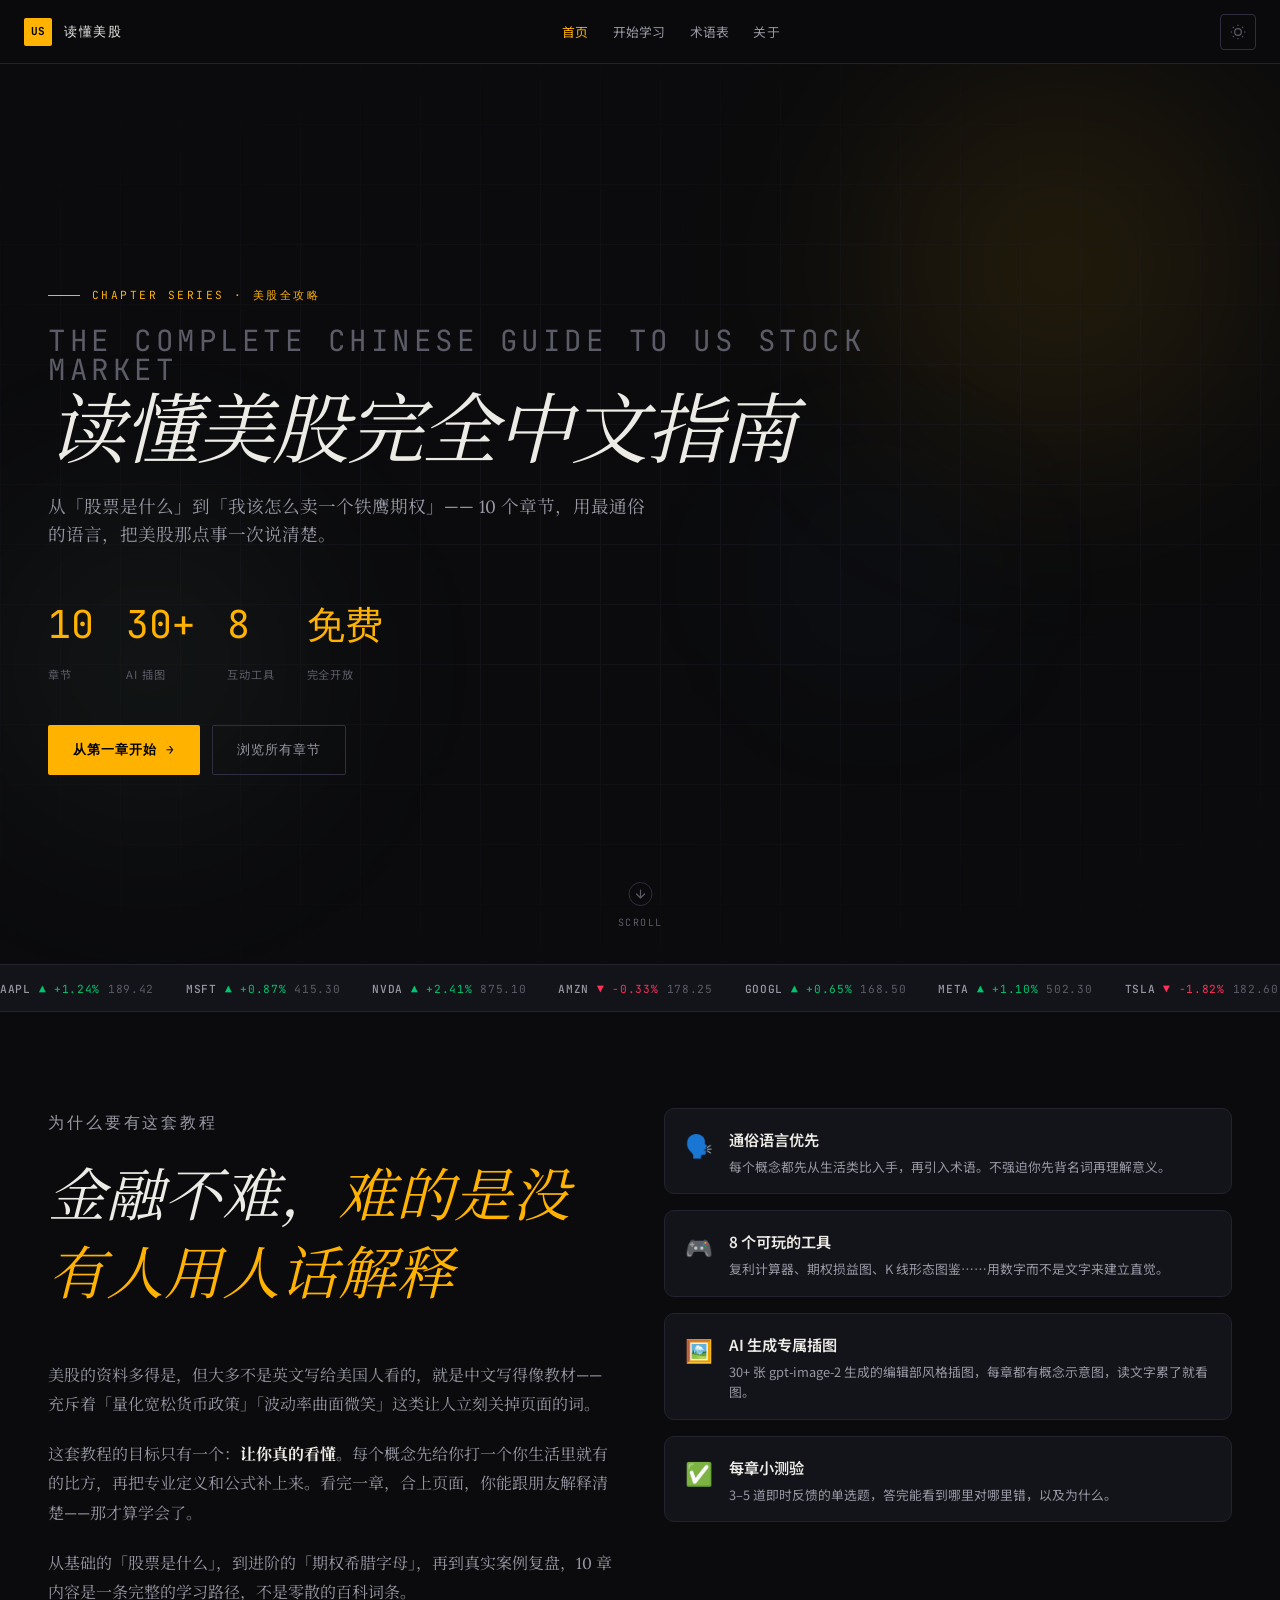
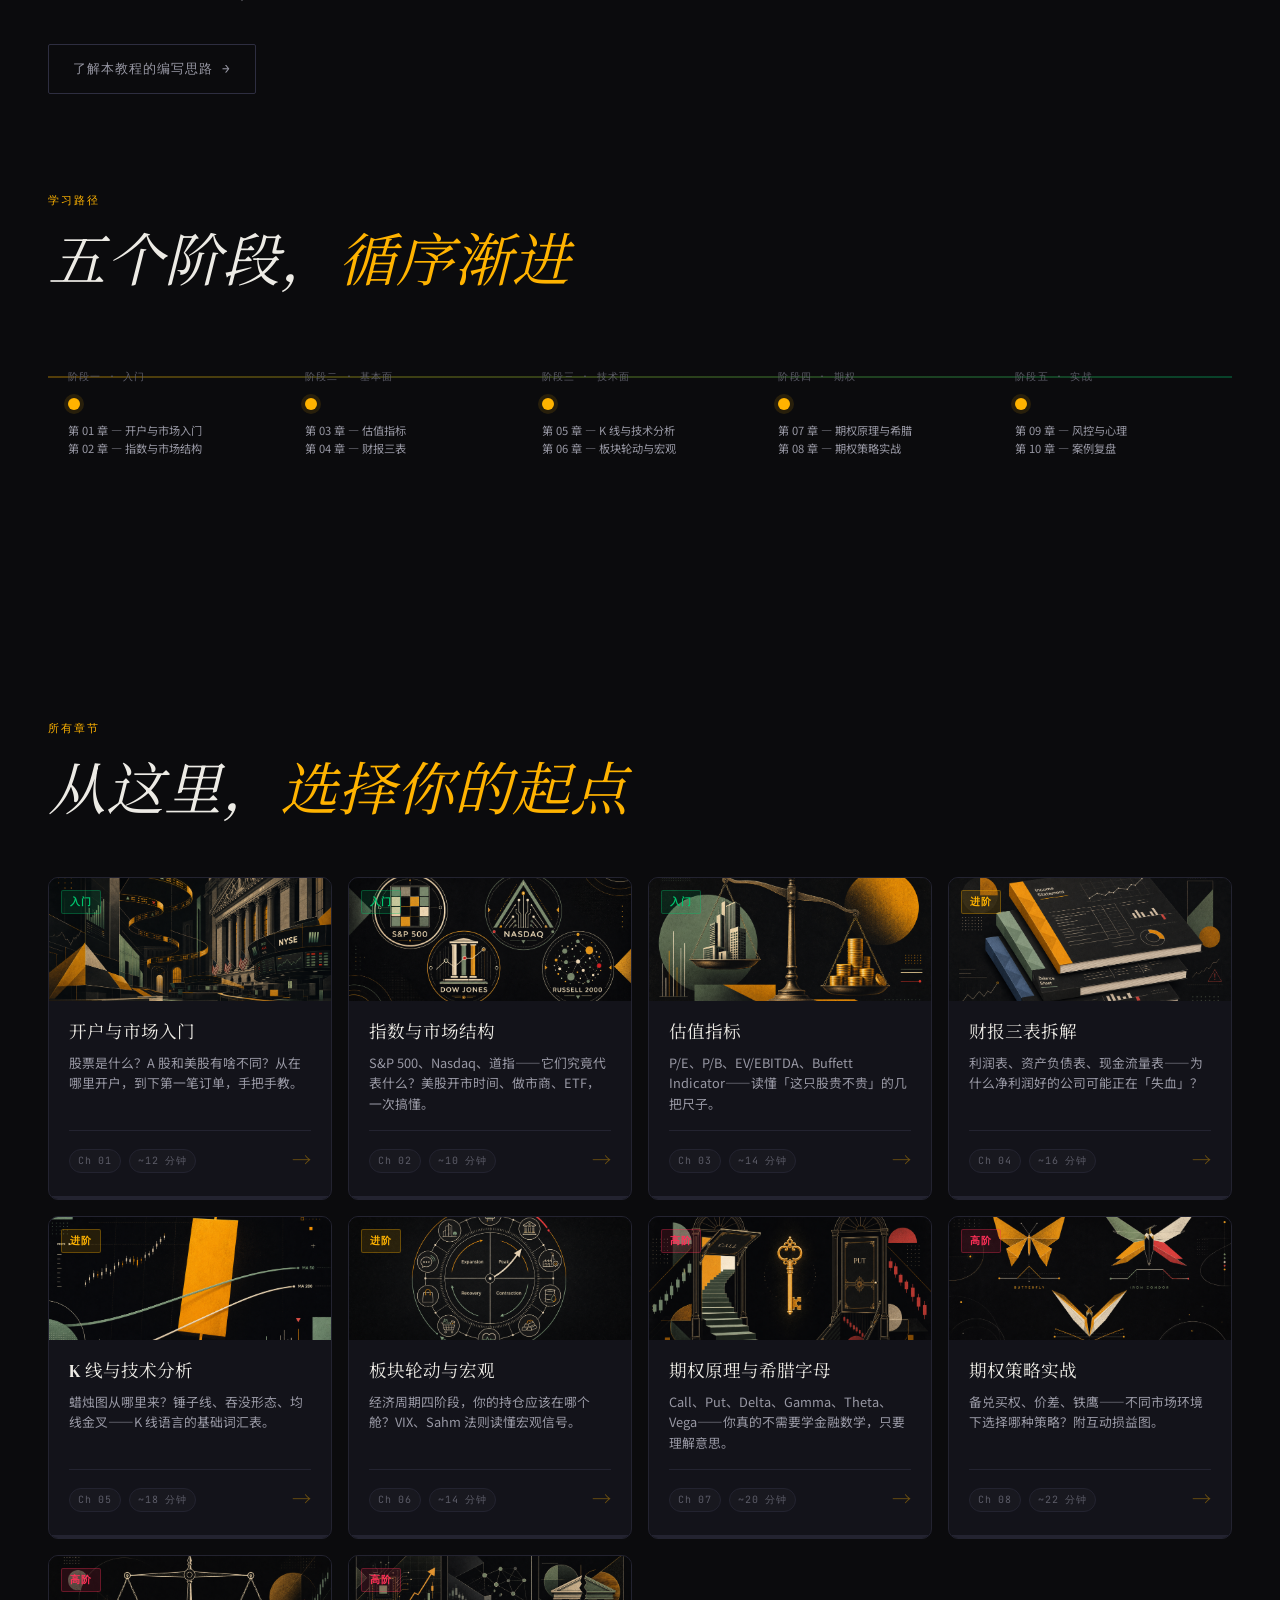
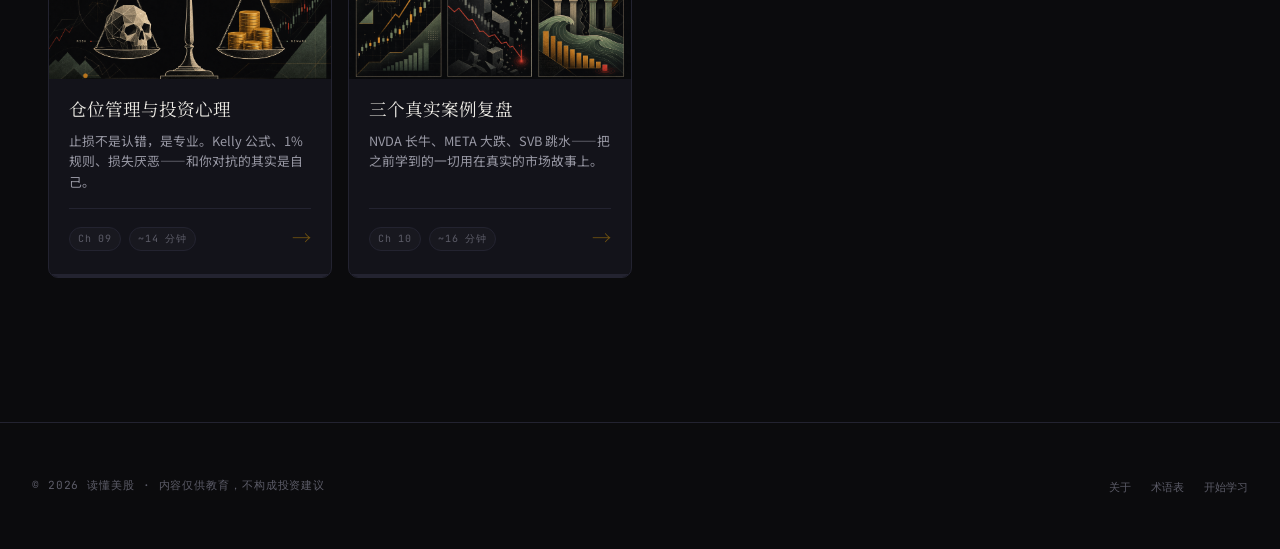
==== index.html @ 1b76b166 "Initial release: 读懂美股完全中文指南 10 chapters covering US stock market fundamentals to options strategies," ====
<!DOCTYPE html>
<html lang="zh-CN">
<head>
  <meta charset="UTF-8">
  <meta name="viewport" content="width=device-width, initial-scale=1.0">
  <meta name="description" content="美股从入门到期权的完整中文教程——10章内容，覆盖估值、财报、技术分析、期权策略、风险管理，通俗易懂，配有互动工具。">
  <meta name="base-url" content="./">
  <title>读懂美股完全中文指南</title>
  <!-- OG -->
  <meta property="og:title" content="读懂美股完全中文指南">
  <meta property="og:description" content="从「股票是什么」到「我能不能卖个铁鹰」——10章通俗美股教程，含8个互动工具。">
  <meta property="og:type" content="website">
  <meta property="og:image" content="assets/images/ch01-hero.png">
  <meta name="twitter:card" content="summary_large_image">
  <!-- Favicon -->
  <link rel="icon" type="image/svg+xml" href="assets/images/favicon.svg">

  <!-- Google Fonts -->
  <link rel="preconnect" href="https://fonts.googleapis.com">
  <link rel="preconnect" href="https://fonts.gstatic.com" crossorigin>
  <link href="https://fonts.googleapis.com/css2?family=DM+Serif+Display:ital@0;1&family=Lora:ital,wght@0,400;0,600;0,700;1,400&family=JetBrains+Mono:wght@400;500&family=Noto+Serif+SC:wght@400;600&family=Noto+Sans+SC:wght@400;500&display=swap" rel="stylesheet">

  <!-- Theme init (prevent FOUC) -->
  <script>
    (function(){
      var t = localStorage.getItem('usstock-theme') || 'dark';
      document.documentElement.setAttribute('data-theme', t === 'paper' ? 'paper' : '');
    })();
  </script>

  <link rel="stylesheet" href="assets/css/reset.css">
  <link rel="stylesheet" href="assets/css/tokens.css">
  <link rel="stylesheet" href="assets/css/typography.css">
  <link rel="stylesheet" href="assets/css/layout.css">
  <link rel="stylesheet" href="assets/css/components.css">
  <link rel="stylesheet" href="assets/css/animations.css">

  <style>
    /* ── Index-specific styles ── */
    .ticker-bar {
      overflow: hidden;
      border-top: 1px solid var(--rule);
      border-bottom: 1px solid var(--rule);
      padding: var(--sp-2) 0;
      background: var(--bg-panel);
      white-space: nowrap;
    }
    .ticker-inner { display: inline-flex; gap: var(--sp-8); animation: ticker 40s linear infinite; }
    @keyframes ticker { from { transform: translateX(0); } to { transform: translateX(-50%); } }
    .ticker-item {
      display: inline-flex; align-items: center; gap: var(--sp-2);
      font-family: var(--font-mono); font-size: var(--ts-xs);
      letter-spacing: 0.06em; color: var(--ink-muted);
    }
    .ticker-item .sym { color: var(--ink-secondary); font-weight: 500; }
    .ticker-item .up { color: var(--green); }
    .ticker-item .down { color: var(--red); }

    /* Hero ambient bg */
    .hero-bg {
      position: absolute; inset: 0; pointer-events: none; overflow: hidden;
    }
    .hero-blob {
      position: absolute; border-radius: 50%; filter: blur(80px);
    }
    .blob-1 {
      width: 600px; height: 600px;
      background: radial-gradient(circle, rgba(255,179,0,0.12) 0%, transparent 70%);
      top: -100px; right: -80px;
      animation: ambientPulse1 18s ease-in-out infinite;
    }
    .blob-2 {
      width: 500px; height: 500px;
      background: radial-gradient(circle, rgba(139,188,160,0.08) 0%, transparent 70%);
      bottom: 50px; left: -100px;
      animation: ambientPulse2 24s ease-in-out infinite;
    }
    .blob-3 {
      width: 300px; height: 300px;
      background: radial-gradient(circle, rgba(74,158,230,0.06) 0%, transparent 70%);
      top: 40%; right: 20%;
      animation: ambientPulse2 20s 8s ease-in-out infinite;
    }

    /* Hero grid overlay */
    .hero-grid {
      position: absolute; inset: 0; pointer-events: none;
      background-image:
        linear-gradient(var(--rule) 1px, transparent 1px),
        linear-gradient(90deg, var(--rule) 1px, transparent 1px);
      background-size: 60px 60px;
      opacity: 0.3;
      mask-image: radial-gradient(ellipse 80% 60% at 50% 50%, #000 30%, transparent 100%);
    }

    /* Hero section */
    .site-hero {
      position: relative;
      min-height: 100vh;
      display: flex;
      flex-direction: column;
      justify-content: center;
      padding: var(--sp-24) var(--sp-12) var(--sp-16);
      overflow: hidden;
    }

    .hero-content { position: relative; z-index: 1; max-width: 900px; }

    .hero-super {
      font-family: var(--font-mono);
      font-size: var(--ts-xs);
      letter-spacing: 0.22em;
      text-transform: uppercase;
      color: var(--amber);
      margin-bottom: var(--sp-5);
      display: flex; align-items: center; gap: var(--sp-3);
    }
    .hero-super::before {
      content: '';
      display: block; width: 32px; height: 1px;
      background: var(--amber);
    }

    .hero-main-title {
      font-family: var(--font-display);
      font-size: var(--ts-hero);
      line-height: 1.0;
      letter-spacing: -0.03em;
      font-style: italic;
      color: var(--ink-primary);
      margin-bottom: var(--sp-6);
    }

    .hero-main-title .title-en {
      display: block;
      font-size: 0.38em;
      letter-spacing: 0.12em;
      font-style: normal;
      color: var(--ink-muted);
      font-family: var(--font-mono);
      text-transform: uppercase;
      margin-bottom: var(--sp-2);
      font-weight: 400;
    }

    .hero-sub {
      font-family: var(--font-serif);
      font-size: var(--ts-md);
      color: var(--ink-secondary);
      line-height: var(--leading-normal);
      max-width: 600px;
      margin-bottom: var(--sp-10);
    }

    .hero-stats {
      display: flex; gap: var(--sp-8); flex-wrap: wrap;
      margin-bottom: var(--sp-10);
    }

    .hero-stat { display: flex; flex-direction: column; gap: var(--sp-1); }
    .hero-stat-value {
      font-family: var(--font-mono);
      font-size: var(--ts-2xl);
      color: var(--amber);
    }
    .hero-stat-label {
      font-family: var(--font-sans);
      font-size: var(--ts-xs);
      color: var(--ink-muted);
      letter-spacing: 0.08em;
    }

    .hero-cta { display: flex; gap: var(--sp-3); flex-wrap: wrap; }

    /* Scroll indicator */
    .scroll-hint {
      position: absolute; bottom: var(--sp-8); left: 50%;
      transform: translateX(-50%);
      display: flex; flex-direction: column; align-items: center;
      gap: var(--sp-2);
      font-family: var(--font-mono);
      font-size: 10px;
      letter-spacing: 0.15em;
      text-transform: uppercase;
      color: var(--ink-muted);
      animation: fadeIn 1s 1.5s both;
    }

    .scroll-arrow {
      width: 24px; height: 24px;
      border: 1px solid var(--rule-mid);
      border-radius: 50%;
      display: flex; align-items: center; justify-content: center;
      animation: bounce 2s ease-in-out infinite;
    }

    @keyframes bounce {
      0%, 100% { transform: translateY(0); }
      50% { transform: translateY(6px); }
    }

    /* Section */
    .site-section {
      padding: var(--sp-24) var(--sp-12);
      max-width: var(--max-w);
      margin: 0 auto;
    }

    .section-header { margin-bottom: var(--sp-12); }
    .section-label {
      font-family: var(--font-mono);
      font-size: var(--ts-xs);
      letter-spacing: 0.18em;
      text-transform: uppercase;
      color: var(--amber);
      margin-bottom: var(--sp-3);
    }
    .section-heading {
      font-family: var(--font-display);
      font-size: var(--ts-3xl);
      line-height: var(--leading-snug);
      color: var(--ink-primary);
      font-style: italic;
    }
    .section-heading em {
      color: var(--amber);
      font-style: inherit;
    }

    /* Level badges */
    .level-badge {
      display: inline-block;
      font-family: var(--font-mono);
      font-size: 9px;
      letter-spacing: 0.1em;
      text-transform: uppercase;
      padding: 2px 7px;
      border-radius: var(--radius-full);
      font-weight: 500;
    }
    .level-beginner { background: var(--green-dim); color: var(--green); border: 1px solid rgba(0,196,110,0.3); }
    .level-intermediate { background: var(--amber-dim); color: var(--amber); border: 1px solid rgba(255,179,0,0.3); }
    .level-advanced { background: var(--red-dim); color: var(--red); border: 1px solid rgba(255,48,88,0.3); }

    /* Learning path */
    .learning-path {
      display: flex;
      gap: 0;
      margin: var(--sp-12) 0;
      position: relative;
    }
    .learning-path::before {
      content: '';
      position: absolute;
      left: 0; right: 0;
      top: 28px;
      height: 2px;
      background: linear-gradient(to right, var(--amber) 0%, var(--green) 100%);
      opacity: 0.3;
    }
    .path-group {
      flex: 1;
      padding: var(--sp-5);
      position: relative;
    }
    .path-group-label {
      font-family: var(--font-mono);
      font-size: 10px;
      letter-spacing: 0.12em;
      text-transform: uppercase;
      color: var(--ink-muted);
      margin-bottom: var(--sp-3);
    }
    .path-dot {
      width: 12px; height: 12px;
      border-radius: 50%;
      background: var(--amber);
      position: relative;
      margin-bottom: var(--sp-3);
      box-shadow: 0 0 0 4px var(--amber-dim);
    }
    .path-chapters {
      font-family: var(--font-sans);
      font-size: var(--ts-xs);
      color: var(--ink-secondary);
      line-height: 1.6;
    }

    /* Intro / about section */
    .intro-grid {
      display: grid;
      grid-template-columns: 1fr 1fr;
      gap: var(--sp-12);
      align-items: start;
    }

    .intro-text p {
      font-size: var(--ts-body);
      line-height: var(--leading-prose);
      color: var(--ink-secondary);
      margin-bottom: var(--sp-5);
    }

    .feature-list {
      display: flex;
      flex-direction: column;
      gap: var(--sp-4);
    }

    .feature-item {
      display: flex;
      gap: var(--sp-4);
      padding: var(--sp-4) var(--sp-5);
      background: var(--bg-panel);
      border: 1px solid var(--rule);
      border-radius: var(--radius-lg);
      transition: border-color var(--tr);
    }
    .feature-item:hover { border-color: var(--amber); }

    .feature-emoji { font-size: 1.4rem; flex-shrink: 0; }
    .feature-body {}
    .feature-title {
      font-family: var(--font-sans);
      font-size: var(--ts-base);
      font-weight: 600;
      color: var(--ink-primary);
      margin-bottom: var(--sp-1);
    }
    .feature-desc {
      font-family: var(--font-sans);
      font-size: var(--ts-sm);
      color: var(--ink-secondary);
      line-height: var(--leading-normal);
    }

    @media (max-width: 900px) {
      .site-hero { padding: var(--sp-16) var(--sp-5); }
      .site-section { padding: var(--sp-16) var(--sp-5); }
      .hero-stats { gap: var(--sp-5); }
      .intro-grid { grid-template-columns: 1fr; }
      .learning-path { flex-wrap: wrap; }
      .learning-path::before { display: none; }
    }
  </style>
</head>
<body>

  <!-- ── Nav ── -->
  <header class="site-nav">
    <div class="nav-inner">
      <a href="index.html" class="nav-logo">
        <span class="nav-logo-mark">US</span>
        读懂美股
      </a>
      <nav>
        <ul class="nav-links">
          <li><a href="index.html" class="active">首页</a></li>
          <li><a href="chapters/01-getting-started.html">开始学习</a></li>
          <li><a href="glossary.html">术语表</a></li>
          <li><a href="about.html">关于</a></li>
        </ul>
      </nav>
      <div class="nav-actions">
        <button class="theme-toggle" aria-label="切换主题">
          <svg viewBox="0 0 24 24" fill="none" stroke="currentColor" stroke-width="1.8" width="16" height="16">
            <circle cx="12" cy="12" r="5"/>
            <line x1="12" y1="1" x2="12" y2="3"/>
            <line x1="12" y1="21" x2="12" y2="23"/>
            <line x1="4.22" y1="4.22" x2="5.64" y2="5.64"/>
            <line x1="18.36" y1="18.36" x2="19.78" y2="19.78"/>
            <line x1="1" y1="12" x2="3" y2="12"/>
            <line x1="21" y1="12" x2="23" y2="12"/>
            <line x1="4.22" y1="19.78" x2="5.64" y2="18.36"/>
            <line x1="18.36" y1="5.64" x2="19.78" y2="4.22"/>
          </svg>
        </button>
      </div>
    </div>
  </header>

  <!-- ── Hero ── -->
  <section class="site-hero">
    <div class="hero-bg">
      <div class="hero-blob blob-1"></div>
      <div class="hero-blob blob-2"></div>
      <div class="hero-blob blob-3"></div>
      <div class="hero-grid"></div>
    </div>

    <div class="hero-content">
      <p class="hero-super hero-animate-1">Chapter Series · 美股全攻略</p>
      <h1 class="hero-main-title hero-animate-2">
        <span class="title-en">The Complete Chinese Guide to US Stock Market</span>
        读懂美股完全中文指南
      </h1>
      <p class="hero-sub hero-animate-3">
        从「股票是什么」到「我该怎么卖一个铁鹰期权」——
        10 个章节，用最通俗的语言，把美股那点事一次说清楚。
      </p>

      <div class="hero-stats hero-animate-4">
        <div class="hero-stat">
          <span class="hero-stat-value">10</span>
          <span class="hero-stat-label">章节</span>
        </div>
        <div class="hero-stat">
          <span class="hero-stat-value">30+</span>
          <span class="hero-stat-label">AI 插图</span>
        </div>
        <div class="hero-stat">
          <span class="hero-stat-value">8</span>
          <span class="hero-stat-label">互动工具</span>
        </div>
        <div class="hero-stat">
          <span class="hero-stat-value">免费</span>
          <span class="hero-stat-label">完全开放</span>
        </div>
      </div>

      <div class="hero-cta hero-animate-5">
        <a href="chapters/01-getting-started.html" class="btn btn-primary">
          从第一章开始 →
        </a>
        <a href="#chapters" class="btn btn-ghost">
          浏览所有章节
        </a>
      </div>
    </div>

    <div class="scroll-hint">
      <div class="scroll-arrow">
        <svg width="10" height="10" viewBox="0 0 10 10" fill="none">
          <path d="M5 1v8M1 5l4 4 4-4" stroke="currentColor" stroke-width="1.2" stroke-linecap="round"/>
        </svg>
      </div>
      Scroll
    </div>
  </section>

  <!-- ── Ticker ── -->
  <div class="ticker-bar">
    <div class="ticker-inner">
      <!-- First set -->
      <span class="ticker-item"><span class="sym">AAPL</span> <span class="up">▲ +1.24%</span> 189.42</span>
      <span class="ticker-item"><span class="sym">MSFT</span> <span class="up">▲ +0.87%</span> 415.30</span>
      <span class="ticker-item"><span class="sym">NVDA</span> <span class="up">▲ +2.41%</span> 875.10</span>
      <span class="ticker-item"><span class="sym">AMZN</span> <span class="down">▼ -0.33%</span> 178.25</span>
      <span class="ticker-item"><span class="sym">GOOGL</span> <span class="up">▲ +0.65%</span> 168.50</span>
      <span class="ticker-item"><span class="sym">META</span> <span class="up">▲ +1.10%</span> 502.30</span>
      <span class="ticker-item"><span class="sym">TSLA</span> <span class="down">▼ -1.82%</span> 182.60</span>
      <span class="ticker-item"><span class="sym">BRK.B</span> <span class="up">▲ +0.20%</span> 412.00</span>
      <span class="ticker-item"><span class="sym">JPM</span> <span class="up">▲ +0.45%</span> 196.80</span>
      <span class="ticker-item"><span class="sym">SPY</span> <span class="up">▲ +0.55%</span> 519.40</span>
      <span class="ticker-item"><span class="sym">QQQ</span> <span class="up">▲ +0.72%</span> 440.10</span>
      <span class="ticker-item"><span class="sym">VIX</span> <span class="down">▼ -3.10%</span> 14.82</span>
      <!-- Mirror (for seamless loop) -->
      <span class="ticker-item"><span class="sym">AAPL</span> <span class="up">▲ +1.24%</span> 189.42</span>
      <span class="ticker-item"><span class="sym">MSFT</span> <span class="up">▲ +0.87%</span> 415.30</span>
      <span class="ticker-item"><span class="sym">NVDA</span> <span class="up">▲ +2.41%</span> 875.10</span>
      <span class="ticker-item"><span class="sym">AMZN</span> <span class="down">▼ -0.33%</span> 178.25</span>
      <span class="ticker-item"><span class="sym">GOOGL</span> <span class="up">▲ +0.65%</span> 168.50</span>
      <span class="ticker-item"><span class="sym">META</span> <span class="up">▲ +1.10%</span> 502.30</span>
      <span class="ticker-item"><span class="sym">TSLA</span> <span class="down">▼ -1.82%</span> 182.60</span>
      <span class="ticker-item"><span class="sym">BRK.B</span> <span class="up">▲ +0.20%</span> 412.00</span>
      <span class="ticker-item"><span class="sym">JPM</span> <span class="up">▲ +0.45%</span> 196.80</span>
      <span class="ticker-item"><span class="sym">SPY</span> <span class="up">▲ +0.55%</span> 519.40</span>
      <span class="ticker-item"><span class="sym">QQQ</span> <span class="up">▲ +0.72%</span> 440.10</span>
      <span class="ticker-item"><span class="sym">VIX</span> <span class="down">▼ -3.10%</span> 14.82</span>
    </div>
  </div>

  <!-- ── Intro ── -->
  <section class="site-section">
    <div class="intro-grid">
      <div class="intro-text">
        <div class="section-header">
          <p class="section-label">为什么要有这套教程</p>
          <h2 class="section-heading">金融不难，<em>难的是没有人用人话解释</em></h2>
        </div>
        <p>美股的资料多得是，但大多不是英文写给美国人看的，就是中文写得像教材——充斥着「量化宽松货币政策」「波动率曲面微笑」这类让人立刻关掉页面的词。</p>
        <p>这套教程的目标只有一个：<strong>让你真的看懂</strong>。每个概念先给你打一个你生活里就有的比方，再把专业定义和公式补上来。看完一章，合上页面，你能跟朋友解释清楚——那才算学会了。</p>
        <p>从基础的「股票是什么」，到进阶的「期权希腊字母」，再到真实案例复盘，10 章内容是一条完整的学习路径，不是零散的百科词条。</p>
        <a href="about.html" class="btn btn-ghost" style="margin-top: var(--sp-4);">了解本教程的编写思路 →</a>
      </div>

      <div class="feature-list">
        <div class="feature-item reveal">
          <span class="feature-emoji">🗣️</span>
          <div class="feature-body">
            <div class="feature-title">通俗语言优先</div>
            <div class="feature-desc">每个概念都先从生活类比入手，再引入术语。不强迫你先背名词再理解意义。</div>
          </div>
        </div>
        <div class="feature-item reveal reveal-delay-1">
          <span class="feature-emoji">🎮</span>
          <div class="feature-body">
            <div class="feature-title">8 个可玩的工具</div>
            <div class="feature-desc">复利计算器、期权损益图、K 线形态图鉴……用数字而不是文字来建立直觉。</div>
          </div>
        </div>
        <div class="feature-item reveal reveal-delay-2">
          <span class="feature-emoji">🖼️</span>
          <div class="feature-body">
            <div class="feature-title">AI 生成专属插图</div>
            <div class="feature-desc">30+ 张 gpt-image-2 生成的编辑部风格插图，每章都有概念示意图，读文字累了就看图。</div>
          </div>
        </div>
        <div class="feature-item reveal reveal-delay-3">
          <span class="feature-emoji">✅</span>
          <div class="feature-body">
            <div class="feature-title">每章小测验</div>
            <div class="feature-desc">3–5 道即时反馈的单选题，答完能看到哪里对哪里错，以及为什么。</div>
          </div>
        </div>
      </div>
    </div>
  </section>

  <!-- ── Learning Path ── -->
  <section class="site-section" style="padding-top: 0;">
    <div class="section-header">
      <p class="section-label">学习路径</p>
      <h2 class="section-heading">五个阶段，<em>循序渐进</em></h2>
    </div>
    <div class="learning-path stagger-children">
      <div class="path-group">
        <p class="path-group-label">阶段一 · 入门</p>
        <div class="path-dot"></div>
        <div class="path-chapters">
          第 01 章 — 开户与市场入门<br>
          第 02 章 — 指数与市场结构
        </div>
      </div>
      <div class="path-group">
        <p class="path-group-label">阶段二 · 基本面</p>
        <div class="path-dot"></div>
        <div class="path-chapters">
          第 03 章 — 估值指标<br>
          第 04 章 — 财报三表
        </div>
      </div>
      <div class="path-group">
        <p class="path-group-label">阶段三 · 技术面</p>
        <div class="path-dot"></div>
        <div class="path-chapters">
          第 05 章 — K 线与技术分析<br>
          第 06 章 — 板块轮动与宏观
        </div>
      </div>
      <div class="path-group">
        <p class="path-group-label">阶段四 · 期权</p>
        <div class="path-dot"></div>
        <div class="path-chapters">
          第 07 章 — 期权原理与希腊<br>
          第 08 章 — 期权策略实战
        </div>
      </div>
      <div class="path-group">
        <p class="path-group-label">阶段五 · 实战</p>
        <div class="path-dot"></div>
        <div class="path-chapters">
          第 09 章 — 风控与心理<br>
          第 10 章 — 案例复盘
        </div>
      </div>
    </div>
  </section>

  <!-- ── Chapters ── -->
  <section class="site-section" id="chapters">
    <div class="section-header">
      <p class="section-label">所有章节</p>
      <h2 class="section-heading">从这里，<em>选择你的起点</em></h2>
    </div>

    <div class="chapters-grid stagger-children">

      <!-- Ch01 -->
      <a href="chapters/01-getting-started.html" class="chapter-card">
        <div class="card-thumb">
          <img src="assets/images/ch01-hero.png" alt="" loading="lazy" onerror="this.style.display='none'">
          <div class="card-thumb-placeholder">🏛️</div>
          <span class="card-badge level-beginner">入门</span>
        </div>
        <div class="card-body">
          <h3 class="card-title">开户与市场入门</h3>
          <p class="card-desc">股票是什么？A 股和美股有啥不同？从在哪里开户，到下第一笔订单，手把手教。</p>
          <div class="card-footer">
            <div class="card-tags">
              <span class="card-tag">Ch 01</span>
              <span class="card-tag">~12 分钟</span>
            </div>
            <span class="card-arrow">→</span>
          </div>
        </div>
        <div class="card-progress"><div class="card-progress-fill" style="width:0%"></div></div>
      </a>

      <!-- Ch02 -->
      <a href="chapters/02-market-structure.html" class="chapter-card">
        <div class="card-thumb">
          <img src="assets/images/ch02-hero.png" alt="" loading="lazy" onerror="this.style.display='none'">
          <div class="card-thumb-placeholder">📊</div>
          <span class="card-badge level-beginner">入门</span>
        </div>
        <div class="card-body">
          <h3 class="card-title">指数与市场结构</h3>
          <p class="card-desc">S&P 500、Nasdaq、道指——它们究竟代表什么？美股开市时间、做市商、ETF，一次搞懂。</p>
          <div class="card-footer">
            <div class="card-tags">
              <span class="card-tag">Ch 02</span>
              <span class="card-tag">~10 分钟</span>
            </div>
            <span class="card-arrow">→</span>
          </div>
        </div>
        <div class="card-progress"><div class="card-progress-fill" style="width:0%"></div></div>
      </a>

      <!-- Ch03 -->
      <a href="chapters/03-valuation.html" class="chapter-card">
        <div class="card-thumb">
          <img src="assets/images/ch03-hero.png" alt="" loading="lazy" onerror="this.style.display='none'">
          <div class="card-thumb-placeholder">⚖️</div>
          <span class="card-badge level-beginner">入门</span>
        </div>
        <div class="card-body">
          <h3 class="card-title">估值指标</h3>
          <p class="card-desc">P/E、P/B、EV/EBITDA、Buffett Indicator——读懂「这只股贵不贵」的几把尺子。</p>
          <div class="card-footer">
            <div class="card-tags">
              <span class="card-tag">Ch 03</span>
              <span class="card-tag">~14 分钟</span>
            </div>
            <span class="card-arrow">→</span>
          </div>
        </div>
        <div class="card-progress"><div class="card-progress-fill" style="width:0%"></div></div>
      </a>

      <!-- Ch04 -->
      <a href="chapters/04-financials.html" class="chapter-card">
        <div class="card-thumb">
          <img src="assets/images/ch04-hero.png" alt="" loading="lazy" onerror="this.style.display='none'">
          <div class="card-thumb-placeholder">📋</div>
          <span class="card-badge level-intermediate">进阶</span>
        </div>
        <div class="card-body">
          <h3 class="card-title">财报三表拆解</h3>
          <p class="card-desc">利润表、资产负债表、现金流量表——为什么净利润好的公司可能正在「失血」？</p>
          <div class="card-footer">
            <div class="card-tags">
              <span class="card-tag">Ch 04</span>
              <span class="card-tag">~16 分钟</span>
            </div>
            <span class="card-arrow">→</span>
          </div>
        </div>
        <div class="card-progress"><div class="card-progress-fill" style="width:0%"></div></div>
      </a>

      <!-- Ch05 -->
      <a href="chapters/05-technical.html" class="chapter-card">
        <div class="card-thumb">
          <img src="assets/images/ch05-hero.png" alt="" loading="lazy" onerror="this.style.display='none'">
          <div class="card-thumb-placeholder">📈</div>
          <span class="card-badge level-intermediate">进阶</span>
        </div>
        <div class="card-body">
          <h3 class="card-title">K 线与技术分析</h3>
          <p class="card-desc">蜡烛图从哪里来？锤子线、吞没形态、均线金叉——K 线语言的基础词汇表。</p>
          <div class="card-footer">
            <div class="card-tags">
              <span class="card-tag">Ch 05</span>
              <span class="card-tag">~18 分钟</span>
            </div>
            <span class="card-arrow">→</span>
          </div>
        </div>
        <div class="card-progress"><div class="card-progress-fill" style="width:0%"></div></div>
      </a>

      <!-- Ch06 -->
      <a href="chapters/06-sectors-macro.html" class="chapter-card">
        <div class="card-thumb">
          <img src="assets/images/ch06-hero.png" alt="" loading="lazy" onerror="this.style.display='none'">
          <div class="card-thumb-placeholder">🔄</div>
          <span class="card-badge level-intermediate">进阶</span>
        </div>
        <div class="card-body">
          <h3 class="card-title">板块轮动与宏观</h3>
          <p class="card-desc">经济周期四阶段，你的持仓应该在哪个舱？VIX、Sahm 法则读懂宏观信号。</p>
          <div class="card-footer">
            <div class="card-tags">
              <span class="card-tag">Ch 06</span>
              <span class="card-tag">~14 分钟</span>
            </div>
            <span class="card-arrow">→</span>
          </div>
        </div>
        <div class="card-progress"><div class="card-progress-fill" style="width:0%"></div></div>
      </a>

      <!-- Ch07 -->
      <a href="chapters/07-options-basics.html" class="chapter-card">
        <div class="card-thumb">
          <img src="assets/images/ch07-hero.png" alt="" loading="lazy" onerror="this.style.display='none'">
          <div class="card-thumb-placeholder">🔑</div>
          <span class="card-badge level-advanced">高阶</span>
        </div>
        <div class="card-body">
          <h3 class="card-title">期权原理与希腊字母</h3>
          <p class="card-desc">Call、Put、Delta、Gamma、Theta、Vega——你真的不需要学金融数学，只要理解意思。</p>
          <div class="card-footer">
            <div class="card-tags">
              <span class="card-tag">Ch 07</span>
              <span class="card-tag">~20 分钟</span>
            </div>
            <span class="card-arrow">→</span>
          </div>
        </div>
        <div class="card-progress"><div class="card-progress-fill" style="width:0%"></div></div>
      </a>

      <!-- Ch08 -->
      <a href="chapters/08-options-strategies.html" class="chapter-card">
        <div class="card-thumb">
          <img src="assets/images/ch08-hero.png" alt="" loading="lazy" onerror="this.style.display='none'">
          <div class="card-thumb-placeholder">♟️</div>
          <span class="card-badge level-advanced">高阶</span>
        </div>
        <div class="card-body">
          <h3 class="card-title">期权策略实战</h3>
          <p class="card-desc">备兑买权、价差、铁鹰——不同市场环境下选择哪种策略？附互动损益图。</p>
          <div class="card-footer">
            <div class="card-tags">
              <span class="card-tag">Ch 08</span>
              <span class="card-tag">~22 分钟</span>
            </div>
            <span class="card-arrow">→</span>
          </div>
        </div>
        <div class="card-progress"><div class="card-progress-fill" style="width:0%"></div></div>
      </a>

      <!-- Ch09 -->
      <a href="chapters/09-risk-psychology.html" class="chapter-card">
        <div class="card-thumb">
          <img src="assets/images/ch09-hero.png" alt="" loading="lazy" onerror="this.style.display='none'">
          <div class="card-thumb-placeholder">🧠</div>
          <span class="card-badge level-advanced">高阶</span>
        </div>
        <div class="card-body">
          <h3 class="card-title">仓位管理与投资心理</h3>
          <p class="card-desc">止损不是认错，是专业。Kelly 公式、1% 规则、损失厌恶——和你对抗的其实是自己。</p>
          <div class="card-footer">
            <div class="card-tags">
              <span class="card-tag">Ch 09</span>
              <span class="card-tag">~14 分钟</span>
            </div>
            <span class="card-arrow">→</span>
          </div>
        </div>
        <div class="card-progress"><div class="card-progress-fill" style="width:0%"></div></div>
      </a>

      <!-- Ch10 -->
      <a href="chapters/10-case-studies.html" class="chapter-card">
        <div class="card-thumb">
          <img src="assets/images/ch10-hero.png" alt="" loading="lazy" onerror="this.style.display='none'">
          <div class="card-thumb-placeholder">🔬</div>
          <span class="card-badge level-advanced">高阶</span>
        </div>
        <div class="card-body">
          <h3 class="card-title">三个真实案例复盘</h3>
          <p class="card-desc">NVDA 长牛、META 大跌、SVB 跳水——把之前学到的一切用在真实的市场故事上。</p>
          <div class="card-footer">
            <div class="card-tags">
              <span class="card-tag">Ch 10</span>
              <span class="card-tag">~16 分钟</span>
            </div>
            <span class="card-arrow">→</span>
          </div>
        </div>
        <div class="card-progress"><div class="card-progress-fill" style="width:0%"></div></div>
      </a>

    </div>
  </section>

  <!-- ── Footer ── -->
  <footer class="site-footer">
    <span class="footer-copy">© 2026 读懂美股 · 内容仅供教育，不构成投资建议</span>
    <ul class="footer-links">
      <li><a href="about.html">关于</a></li>
      <li><a href="glossary.html">术语表</a></li>
      <li><a href="chapters/01-getting-started.html">开始学习</a></li>
    </ul>
  </footer>

  <script src="assets/js/theme.js"></script>
  <script src="assets/js/nav.js"></script>
  <script src="assets/js/progress.js"></script>
</body>
</html>
---- assets/css/tokens.css ----
/* ===== DESIGN TOKENS ===== */
:root {
  /* Backgrounds - Dark Theme (default) */
  --bg-page: #0B0B0D;
  --bg-panel: #13131A;
  --bg-panel-hover: #1A1A24;
  --bg-elevated: #18181F;
  --bg-paper: #F4F0E6;
  --bg-overlay: rgba(11,11,13,0.85);

  /* Ink */
  --ink-primary: #EDEBE5;
  --ink-secondary: #9898A4;
  --ink-muted: #5C5C68;
  --ink-paper: #18181F;
  --ink-paper-secondary: #484855;

  /* Accents */
  --amber: #FFB300;
  --amber-dim: rgba(255,179,0,0.12);
  --amber-glow: rgba(255,179,0,0.25);
  --green: #00C46E;
  --green-dim: rgba(0,196,110,0.12);
  --red: #FF3058;
  --red-dim: rgba(255,48,88,0.12);
  --sage: #8BBCA0;
  --blue: #4A9EE6;
  --blue-dim: rgba(74,158,230,0.12);

  /* Borders */
  --rule: #232330;
  --rule-mid: #2E2E40;
  --rule-amber: rgba(255,179,0,0.4);

  /* Typography */
  --font-display: 'DM Serif Display', 'Noto Serif SC', 'Songti SC', Georgia, serif;
  --font-serif: 'Lora', 'Noto Serif SC', 'Songti SC', Georgia, serif;
  --font-sans: 'PingFang SC', 'Noto Sans SC', -apple-system, system-ui, sans-serif;
  --font-mono: 'JetBrains Mono', 'SF Mono', 'Menlo', monospace;

  /* Type Scale */
  --ts-xs: clamp(0.7rem, 0.68vw, 0.75rem);
  --ts-sm: clamp(0.8rem, 0.85vw, 0.875rem);
  --ts-base: clamp(0.95rem, 1vw, 1rem);
  --ts-body: clamp(1rem, 1.15vw, 1.125rem);       /* 16-18px */
  --ts-md: clamp(1.1rem, 1.3vw, 1.25rem);
  --ts-lg: clamp(1.25rem, 1.6vw, 1.5rem);
  --ts-xl: clamp(1.5rem, 2.2vw, 2rem);
  --ts-2xl: clamp(1.875rem, 3vw, 2.75rem);
  --ts-3xl: clamp(2.25rem, 4.5vw, 4rem);
  --ts-4xl: clamp(3rem, 6.5vw, 5.5rem);
  --ts-hero: clamp(2.75rem, 6vw, 6rem);

  /* Leading */
  --leading-tight: 1.15;
  --leading-snug: 1.35;
  --leading-normal: 1.6;
  --leading-loose: 1.8;
  --leading-prose: 1.85;

  /* Spacing */
  --sp-1: 0.25rem; --sp-2: 0.5rem; --sp-3: 0.75rem; --sp-4: 1rem;
  --sp-5: 1.25rem; --sp-6: 1.5rem; --sp-8: 2rem; --sp-10: 2.5rem;
  --sp-12: 3rem; --sp-16: 4rem; --sp-20: 5rem; --sp-24: 6rem;
  --sp-32: 8rem; --sp-40: 10rem;

  /* Borders */
  --radius-xs: 2px; --radius-sm: 4px; --radius: 6px;
  --radius-lg: 10px; --radius-xl: 16px; --radius-full: 9999px;

  /* Shadows */
  --shadow-sm: 0 1px 4px rgba(0,0,0,0.5);
  --shadow: 0 4px 12px rgba(0,0,0,0.4);
  --shadow-lg: 0 12px 36px rgba(0,0,0,0.5);
  --shadow-xl: 0 24px 72px rgba(0,0,0,0.6);
  --shadow-amber: 0 0 24px rgba(255,179,0,0.18);
  --shadow-inner: inset 0 1px 3px rgba(0,0,0,0.4);

  /* Transitions */
  --ease: cubic-bezier(0.25, 0.46, 0.45, 0.94);
  --ease-out: cubic-bezier(0.16, 1, 0.3, 1);
  --ease-in: cubic-bezier(0.4, 0, 1, 1);
  --tr-fast: 120ms var(--ease);
  --tr: 240ms var(--ease);
  --tr-slow: 480ms var(--ease-out);

  /* Layout */
  --nav-h: 64px;
  --sidebar-w: 240px;
  --toc-w: 192px;
  --content-w: 720px;
  --wide-w: 960px;
  --max-w: 1440px;
}

/* Light theme */
[data-theme="paper"] {
  --bg-page: #F4F0E6;
  --bg-panel: #EAE5D8;
  --bg-panel-hover: #E0DACE;
  --bg-elevated: #FFFDF7;
  --bg-overlay: rgba(244,240,230,0.88);
  --ink-primary: #18181F;
  --ink-secondary: #484855;
  --ink-muted: #888898;
  --rule: #D5CEBD;
  --rule-mid: #C8C0AE;
  --shadow-sm: 0 1px 3px rgba(0,0,0,0.1);
  --shadow: 0 4px 10px rgba(0,0,0,0.08);
  --shadow-lg: 0 12px 30px rgba(0,0,0,0.1);
}
---- assets/css/typography.css ----
/* ===== TYPOGRAPHY ===== */
body {
  font-family: var(--font-serif);
  font-size: var(--ts-body);
  line-height: var(--leading-prose);
  color: var(--ink-primary);
  background-color: var(--bg-page);
}

/* Headings */
h1, h2, h3, h4, h5, h6 { font-family: var(--font-display); line-height: var(--leading-tight); color: var(--ink-primary); font-weight: 400; }

.chapter-kicker {
  font-family: var(--font-mono);
  font-size: var(--ts-xs);
  letter-spacing: 0.18em;
  text-transform: uppercase;
  color: var(--amber);
  margin-bottom: var(--sp-3);
}

.chapter-number {
  font-family: var(--font-mono);
  font-size: var(--ts-xs);
  letter-spacing: 0.12em;
  color: var(--ink-muted);
}

.hero-title {
  font-family: var(--font-display);
  font-size: var(--ts-hero);
  line-height: var(--leading-tight);
  color: var(--ink-primary);
  font-weight: 400;
}

.section-title {
  font-size: var(--ts-3xl);
  line-height: var(--leading-snug);
  margin-bottom: var(--sp-6);
}

.subsection-title {
  font-size: var(--ts-xl);
  line-height: var(--leading-snug);
  margin-bottom: var(--sp-4);
  margin-top: var(--sp-12);
}

h3.subsection-title {
  font-size: var(--ts-lg);
}

/* Body prose */
.prose { max-width: var(--content-w); }

.prose p {
  margin-bottom: var(--sp-5);
  font-size: var(--ts-body);
  line-height: var(--leading-prose);
  color: var(--ink-primary);
}

/* Drop cap */
.prose > p:first-of-type::first-letter {
  font-family: var(--font-display);
  font-size: 4.2em;
  line-height: 0.78;
  float: left;
  margin-right: 0.08em;
  margin-top: 0.06em;
  color: var(--amber);
  font-weight: 400;
}

/* Lead paragraph */
.lead {
  font-size: var(--ts-md);
  line-height: 1.7;
  color: var(--ink-secondary);
  margin-bottom: var(--sp-8);
  font-style: italic;
}

/* Pull quote */
.pull-quote {
  position: relative;
  margin: var(--sp-12) calc(-1 * var(--sp-8));
  padding: var(--sp-6) var(--sp-8);
  border-top: 1px solid var(--amber);
  border-bottom: 1px solid var(--amber);
  font-family: var(--font-display);
  font-size: var(--ts-lg);
  line-height: var(--leading-snug);
  color: var(--ink-primary);
  font-style: italic;
}

.pull-quote::before {
  content: '"';
  font-family: var(--font-display);
  font-size: 6rem;
  line-height: 1;
  color: var(--amber);
  opacity: 0.25;
  position: absolute;
  top: -1.5rem;
  left: var(--sp-4);
}

/* Data callout - inline number highlight */
.data-num {
  font-family: var(--font-mono);
  font-size: 0.95em;
  color: var(--amber);
  background: var(--amber-dim);
  padding: 0.1em 0.35em;
  border-radius: var(--radius-xs);
  font-weight: 500;
}

.data-up {
  font-family: var(--font-mono);
  color: var(--green);
  background: var(--green-dim);
  padding: 0.1em 0.35em;
  border-radius: var(--radius-xs);
}

.data-down {
  font-family: var(--font-mono);
  color: var(--red);
  background: var(--red-dim);
  padding: 0.1em 0.35em;
  border-radius: var(--radius-xs);
}

/* EN term inline */
.en-term {
  font-family: var(--font-mono);
  font-size: 0.82em;
  color: var(--ink-muted);
  letter-spacing: 0.02em;
}

/* Term with tooltip trigger */
[data-term] {
  border-bottom: 1px dashed var(--amber);
  cursor: help;
  color: inherit;
}

/* Blockquote */
blockquote {
  border-left: 3px solid var(--amber);
  padding: var(--sp-3) var(--sp-6);
  margin: var(--sp-8) 0;
  background: var(--amber-dim);
  border-radius: 0 var(--radius) var(--radius) 0;
  font-style: italic;
  color: var(--ink-secondary);
}

blockquote p { margin-bottom: 0; }

/* Key points list */
.key-points {
  list-style: none;
  display: flex;
  flex-direction: column;
  gap: var(--sp-3);
}

.key-points li {
  position: relative;
  padding-left: calc(8px + var(--sp-3));
  font-size: var(--ts-body);
  line-height: var(--leading-normal);
}

.key-points li::before {
  content: '';
  position: absolute;
  left: 0;
  top: 0.52em;
  width: 8px;
  height: 8px;
  border-radius: 50%;
  background: var(--amber);
  flex-shrink: 0;
}

/* Mono code */
code {
  font-family: var(--font-mono);
  font-size: 0.85em;
  background: var(--bg-panel);
  border: 1px solid var(--rule);
  padding: 0.1em 0.4em;
  border-radius: var(--radius-xs);
  color: var(--amber);
}

/* Small caps for acronyms */
.abbr {
  font-variant: all-small-caps;
  letter-spacing: 0.06em;
  font-family: var(--font-mono);
  font-size: 0.9em;
}

/* Section rule with label */
.section-rule {
  display: flex;
  align-items: center;
  gap: var(--sp-4);
  margin: var(--sp-16) 0 var(--sp-8);
}

.section-rule::before, .section-rule::after {
  content: '';
  flex: 1;
  height: 1px;
  background: var(--rule);
}

.section-rule span {
  font-family: var(--font-mono);
  font-size: var(--ts-xs);
  letter-spacing: 0.15em;
  text-transform: uppercase;
  color: var(--ink-muted);
  white-space: nowrap;
}

/* Footnote */
.footnote {
  font-size: var(--ts-sm);
  color: var(--ink-muted);
  border-top: 1px solid var(--rule);
  padding-top: var(--sp-4);
  margin-top: var(--sp-12);
  line-height: var(--leading-loose);
}

strong { font-weight: 700; color: var(--ink-primary); }
em { font-style: italic; }

/* Mobile overrides — keep pull-quote inside viewport, soften drop-cap */
@media (max-width: 720px) {
  .pull-quote {
    margin: var(--sp-8) 0;
    padding: var(--sp-5) var(--sp-5);
    font-size: var(--ts-md);
  }
  .pull-quote::before {
    font-size: 4rem;
    top: -1rem;
    left: var(--sp-2);
  }
}

@media (max-width: 560px) {
  .prose > p:first-of-type::first-letter {
    font-size: 3.4em;
  }
  .hero-title { letter-spacing: -0.01em; }
}
---- assets/css/layout.css ----
/* ===== LAYOUT ===== */

/* Page Shell */
.page-wrapper {
  display: flex;
  flex-direction: column;
  min-height: 100vh;
}

/* NAV */
.site-nav {
  position: sticky;
  top: 0;
  z-index: 100;
  height: var(--nav-h);
  display: flex;
  align-items: center;
  padding: 0 var(--sp-6);
  background: var(--bg-overlay);
  backdrop-filter: blur(16px);
  -webkit-backdrop-filter: blur(16px);
  border-bottom: 1px solid var(--rule);
}

.nav-inner {
  display: flex;
  align-items: center;
  justify-content: space-between;
  width: 100%;
  max-width: var(--max-w);
  margin: 0 auto;
}

.nav-logo {
  font-family: var(--font-mono);
  font-size: var(--ts-sm);
  letter-spacing: 0.12em;
  text-transform: uppercase;
  color: var(--ink-primary);
  display: flex;
  align-items: center;
  gap: var(--sp-3);
}

.nav-logo-mark {
  width: 28px;
  height: 28px;
  background: var(--amber);
  color: #000;
  font-family: var(--font-mono);
  font-size: 11px;
  font-weight: 700;
  display: flex;
  align-items: center;
  justify-content: center;
  border-radius: var(--radius-xs);
  letter-spacing: 0;
}

.nav-links {
  display: flex;
  align-items: center;
  gap: var(--sp-6);
  list-style: none;
}

.nav-links a {
  font-family: var(--font-sans);
  font-size: var(--ts-sm);
  color: var(--ink-secondary);
  transition: color var(--tr-fast);
  letter-spacing: 0.02em;
}

.nav-links a:hover { color: var(--ink-primary); }
.nav-links a.active { color: var(--amber); }

.nav-actions {
  display: flex;
  align-items: center;
  gap: var(--sp-3);
}

/* Reading progress bar */
.reading-progress {
  position: fixed;
  top: var(--nav-h);
  left: 0;
  height: 2px;
  background: var(--amber);
  width: 0%;
  transition: width 50ms linear;
  z-index: 99;
  box-shadow: 0 0 8px var(--amber);
}

/* Chapter layout: sidebar + content + toc */
.chapter-layout {
  display: grid;
  grid-template-columns: var(--sidebar-w) 1fr var(--toc-w);
  grid-template-areas: "sidebar content toc";
  min-height: calc(100vh - var(--nav-h));
  position: relative;
}

/* Sidebar */
.chapter-sidebar {
  grid-area: sidebar;
  position: sticky;
  top: var(--nav-h);
  height: calc(100vh - var(--nav-h));
  overflow-y: auto;
  overflow-x: hidden;
  border-right: 1px solid var(--rule);
  padding: var(--sp-6) 0;
  scrollbar-width: thin;
  scrollbar-color: var(--rule-mid) transparent;
}

.sidebar-nav-label {
  font-family: var(--font-mono);
  font-size: var(--ts-xs);
  letter-spacing: 0.14em;
  text-transform: uppercase;
  color: var(--ink-muted);
  padding: 0 var(--sp-5);
  margin-bottom: var(--sp-3);
}

.sidebar-chapter-list { list-style: none; }

.sidebar-chapter-list li a {
  display: flex;
  align-items: center;
  gap: var(--sp-3);
  padding: var(--sp-2) var(--sp-5);
  font-family: var(--font-sans);
  font-size: var(--ts-sm);
  color: var(--ink-secondary);
  transition: all var(--tr-fast);
  border-left: 2px solid transparent;
  position: relative;
}

.sidebar-chapter-list li a:hover {
  color: var(--ink-primary);
  background: var(--bg-panel);
}

.sidebar-chapter-list li a.active {
  color: var(--amber);
  border-left-color: var(--amber);
  background: var(--amber-dim);
}

.sidebar-chapter-num {
  font-family: var(--font-mono);
  font-size: 10px;
  color: var(--ink-muted);
  min-width: 20px;
}

.sidebar-chapter-list li a.active .sidebar-chapter-num { color: var(--amber); }

.sidebar-progress-dot {
  width: 6px;
  height: 6px;
  border-radius: 50%;
  background: var(--rule-mid);
  margin-left: auto;
  flex-shrink: 0;
}

.sidebar-progress-dot.done { background: var(--green); }
.sidebar-progress-dot.partial { background: var(--amber); }

/* Article content area */
.chapter-content {
  grid-area: content;
  padding: 0 var(--sp-12) var(--sp-32);
}

/* Right TOC */
.chapter-toc {
  grid-area: toc;
  position: sticky;
  top: var(--nav-h);
  height: calc(100vh - var(--nav-h));
  overflow-y: auto;
  overflow-x: hidden;
  border-left: 1px solid var(--rule);
  padding: var(--sp-8) var(--sp-5);
  scrollbar-width: none;
}

.chapter-toc::-webkit-scrollbar { display: none; }

.toc-label {
  font-family: var(--font-mono);
  font-size: var(--ts-xs);
  letter-spacing: 0.14em;
  text-transform: uppercase;
  color: var(--ink-muted);
  margin-bottom: var(--sp-4);
}

.toc-list { list-style: none; display: flex; flex-direction: column; gap: var(--sp-1); }

.toc-list a {
  font-family: var(--font-sans);
  font-size: var(--ts-xs);
  line-height: var(--leading-normal);
  color: var(--ink-muted);
  display: block;
  padding: var(--sp-1) var(--sp-2);
  border-left: 2px solid transparent;
  transition: all var(--tr-fast);
}

.toc-list a:hover { color: var(--ink-secondary); }
.toc-list a.active { color: var(--amber); border-left-color: var(--amber); }
.toc-list a.toc-h3 { padding-left: var(--sp-4); font-size: 11px; }

/* Chapter hero */
.chapter-hero {
  width: 100%;
  aspect-ratio: 21 / 8;
  position: relative;
  overflow: hidden;
  margin-bottom: var(--sp-12);
}

.chapter-hero img {
  position: absolute;
  inset: 0;
  width: 100%;
  height: 100%;
  object-fit: cover;
  z-index: 0;
}

.chapter-hero-placeholder {
  position: absolute;
  inset: 0;
  display: flex;
  align-items: center;
  justify-content: center;
  background: linear-gradient(135deg, var(--bg-panel) 0%, var(--bg-elevated) 100%);
  overflow: hidden;
  z-index: 1;
}

/* When a real image is present, hide the placeholder background */
.chapter-hero img ~ .chapter-hero-placeholder {
  background: transparent;
}
.chapter-hero img ~ .chapter-hero-placeholder::before {
  display: none;
}

.chapter-hero-placeholder::before {
  content: '';
  position: absolute;
  inset: 0;
  background: radial-gradient(ellipse 60% 50% at 70% 30%, var(--amber-dim) 0%, transparent 70%);
}

.chapter-hero-overlay {
  position: absolute;
  inset: 0;
  background: linear-gradient(to top, var(--bg-page) 0%, transparent 70%);
  display: flex;
  flex-direction: column;
  justify-content: flex-end;
  padding: var(--sp-10) var(--sp-12);
  z-index: 2;
}

/* Index layout */
.index-layout {
  max-width: var(--max-w);
  margin: 0 auto;
  padding: 0 var(--sp-8);
}

/* Hero section */
.index-hero {
  min-height: 100vh;
  display: flex;
  flex-direction: column;
  justify-content: center;
  align-items: flex-start;
  padding: var(--sp-24) var(--sp-8) var(--sp-16);
  position: relative;
  overflow: hidden;
  max-width: var(--max-w);
  margin: 0 auto;
  width: 100%;
}

/* Chapter cards grid */
.chapters-grid {
  display: grid;
  grid-template-columns: repeat(auto-fill, minmax(280px, 1fr));
  gap: var(--sp-4);
  margin: var(--sp-12) 0;
}

/* Article */
article {
  max-width: var(--content-w);
  margin: 0 auto;
  padding: var(--sp-12) 0;
}

/* Nav footer (chapter prev/next) */
.chapter-nav-footer {
  display: flex;
  justify-content: space-between;
  align-items: stretch;
  gap: var(--sp-4);
  max-width: var(--content-w);
  margin: var(--sp-16) auto 0;
  padding-top: var(--sp-8);
  border-top: 1px solid var(--rule);
}

.chapter-nav-btn {
  flex: 1;
  display: flex;
  flex-direction: column;
  gap: var(--sp-1);
  padding: var(--sp-5) var(--sp-6);
  background: var(--bg-panel);
  border: 1px solid var(--rule);
  border-radius: var(--radius-lg);
  transition: all var(--tr);
  cursor: pointer;
}

.chapter-nav-btn:hover { background: var(--bg-panel-hover); border-color: var(--amber); }
.chapter-nav-btn.next { text-align: right; }

.chapter-nav-label {
  font-family: var(--font-mono);
  font-size: var(--ts-xs);
  letter-spacing: 0.12em;
  text-transform: uppercase;
  color: var(--ink-muted);
}

.chapter-nav-title {
  font-family: var(--font-sans);
  font-size: var(--ts-sm);
  color: var(--ink-primary);
}

/* Responsive */
@media (max-width: 1280px) {
  .chapter-layout { grid-template-columns: var(--sidebar-w) 1fr; grid-template-areas: "sidebar content"; }
  .chapter-toc { display: none; }
}

/* Mobile sidebar button — hidden on desktop */
.mobile-menu-btn {
  display: none;
  background: none;
  border: none;
  color: var(--ink-secondary);
  cursor: pointer;
  padding: var(--sp-2);
  border-radius: var(--radius-xs);
  transition: color var(--tr-fast);
}
.mobile-menu-btn:hover { color: var(--ink-primary); }

@media (max-width: 900px) {
  .chapter-layout { grid-template-columns: 1fr; grid-template-areas: "content"; }
  .chapter-content { padding: 0 var(--sp-5) var(--sp-20); }
  .mobile-menu-btn { display: flex; align-items: center; }

  /* Sidebar becomes a fixed drawer on mobile */
  .chapter-sidebar {
    display: block;
    position: fixed;
    top: var(--nav-h);
    left: 0;
    width: 280px;
    height: calc(100vh - var(--nav-h));
    background: var(--bg-overlay);
    backdrop-filter: blur(20px);
    -webkit-backdrop-filter: blur(20px);
    border-right: 1px solid var(--rule);
    z-index: 50;
    transform: translateX(-100%);
    transition: transform var(--tr);
    overflow-y: auto;
  }
  .chapter-sidebar.open { transform: translateX(0); }
  .chapters-grid { grid-template-columns: 1fr 1fr; }

  /* Keep nav links visible on mobile, shrink to fit */
  .nav-links { display: flex; gap: var(--sp-3); }
  .nav-links a { font-size: var(--ts-xs); letter-spacing: 0.04em; }

  /* Compact hero on mobile so title isn't crushed */
  .chapter-hero { aspect-ratio: 16 / 9; }
  .chapter-hero-overlay { padding: var(--sp-6) var(--sp-5); }

  /* Larger touch targets */
  .mobile-menu-btn { padding: var(--sp-3); min-width: 44px; min-height: 44px; }
  .theme-toggle { min-width: 44px; min-height: 44px; }
  .sidebar-chapter-list li a { padding: var(--sp-3) var(--sp-5); min-height: 44px; }
  .toc-list a { padding: var(--sp-2) var(--sp-3); min-height: 32px; display: flex; align-items: center; }

  /* Article side padding */
  article { padding: var(--sp-8) 0; }
}

@media (max-width: 560px) {
  .chapters-grid { grid-template-columns: 1fr; }
  .index-hero { padding: var(--sp-16) var(--sp-5) var(--sp-12); }
  .nav-links { gap: var(--sp-2); }
  .nav-links a { font-size: 11px; }
  .nav-logo { font-size: 12px; gap: var(--sp-2); }
  .nav-logo-mark { width: 24px; height: 24px; font-size: 10px; }
  .chapter-hero-overlay { padding: var(--sp-5) var(--sp-4); }
}

@media (max-width: 390px) {
  /* Drop the middle "Chapter XX" nav item on iPhone-sized screens */
  .nav-links li:nth-child(2) { display: none; }
}
---- assets/css/components.css ----
/* ===== COMPONENTS ===== */

/* ── Button ── */
.btn {
  display: inline-flex;
  align-items: center;
  gap: var(--sp-2);
  padding: var(--sp-3) var(--sp-6);
  font-family: var(--font-mono);
  font-size: var(--ts-sm);
  letter-spacing: 0.08em;
  text-transform: uppercase;
  border-radius: var(--radius-xs);
  cursor: pointer;
  transition: all var(--tr);
  white-space: nowrap;
  border: 1px solid transparent;
}

.btn-primary {
  background: var(--amber);
  color: #000;
  font-weight: 700;
}
.btn-primary:hover { background: #ffc533; box-shadow: var(--shadow-amber); }

.btn-ghost {
  border-color: var(--rule-mid);
  color: var(--ink-secondary);
  background: transparent;
}
.btn-ghost:hover { border-color: var(--amber); color: var(--amber); }

.btn-sm { padding: var(--sp-2) var(--sp-4); font-size: var(--ts-xs); }

/* ── Theme Toggle ── */
.theme-toggle {
  width: 36px;
  height: 36px;
  display: flex;
  align-items: center;
  justify-content: center;
  border: 1px solid var(--rule-mid);
  border-radius: var(--radius-sm);
  color: var(--ink-muted);
  transition: all var(--tr-fast);
}
.theme-toggle:hover { border-color: var(--amber); color: var(--amber); }
.theme-toggle svg { width: 16px; height: 16px; }

/* ── Simple nav links (about/glossary pages) ── */
.nav-chapters {
  display: flex;
  align-items: center;
  gap: var(--sp-3);
}
.nav-chapters a {
  font-family: var(--font-sans);
  font-size: var(--ts-sm);
  color: var(--ink-secondary);
  transition: color var(--tr-fast);
}
.nav-chapters a:hover { color: var(--amber); }
.nav-sep { color: var(--ink-muted); font-size: var(--ts-sm); }

/* Sidebar backdrop for mobile */
.sidebar-backdrop {
  display: none;
  position: fixed;
  inset: 0;
  background: rgba(0,0,0,0.5);
  z-index: 49;
}
.sidebar-backdrop.show { display: block; }

/* ── Chapter Card ── */
.chapter-card {
  position: relative;
  display: flex;
  flex-direction: column;
  background: var(--bg-panel);
  border: 1px solid var(--rule);
  border-radius: var(--radius-lg);
  overflow: hidden;
  cursor: pointer;
  transition: all var(--tr);
  text-decoration: none;
}

.chapter-card:hover {
  border-color: var(--amber);
  transform: translateY(-2px);
  box-shadow: var(--shadow-lg);
}

.chapter-card:hover .card-arrow { transform: translateX(4px); opacity: 1; }

.card-thumb {
  aspect-ratio: 16 / 7;
  background: var(--bg-elevated);
  position: relative;
  overflow: hidden;
  flex-shrink: 0;
}

.card-thumb-placeholder {
  position: absolute;
  inset: 0;
  display: flex;
  align-items: center;
  justify-content: center;
  font-family: var(--font-mono);
  font-size: 2rem;
  color: var(--ink-muted);
  z-index: 0;
}

.card-thumb img {
  position: absolute;
  inset: 0;
  width: 100%;
  height: 100%;
  object-fit: cover;
  z-index: 1;
}

/* Hide placeholder gradient when image loads */
.card-thumb img ~ .card-thumb-placeholder { display: none; }

.card-badge {
  position: absolute;
  top: var(--sp-3);
  left: var(--sp-3);
  font-family: var(--font-mono);
  font-size: 10px;
  letter-spacing: 0.12em;
  text-transform: uppercase;
  color: #000;
  background: var(--amber);
  padding: 2px 8px;
  border-radius: var(--radius-xs);
  font-weight: 700;
  z-index: 2;
}

.card-body {
  padding: var(--sp-5);
  flex: 1;
  display: flex;
  flex-direction: column;
}

.card-title {
  font-family: var(--font-display);
  font-size: var(--ts-md);
  line-height: var(--leading-snug);
  color: var(--ink-primary);
  margin-bottom: var(--sp-2);
}

.card-desc {
  font-family: var(--font-sans);
  font-size: var(--ts-sm);
  color: var(--ink-secondary);
  line-height: var(--leading-normal);
  flex: 1;
}

.card-footer {
  display: flex;
  align-items: center;
  justify-content: space-between;
  margin-top: var(--sp-4);
  padding-top: var(--sp-3);
  border-top: 1px solid var(--rule);
}

.card-tags {
  display: flex;
  gap: var(--sp-2);
  flex-wrap: wrap;
}

.card-tag {
  font-family: var(--font-mono);
  font-size: 10px;
  letter-spacing: 0.08em;
  color: var(--ink-muted);
  background: var(--bg-elevated);
  border: 1px solid var(--rule);
  padding: 2px 8px;
  border-radius: var(--radius-full);
}

.card-arrow {
  color: var(--amber);
  opacity: 0.4;
  transition: all var(--tr-fast);
  font-size: 1.2rem;
}

.card-progress {
  height: 3px;
  background: var(--rule);
  position: absolute;
  bottom: 0;
  left: 0;
  right: 0;
}
.card-progress-fill { height: 100%; background: var(--amber); transition: width var(--tr-slow); }

/* ── Data Card ── */
.data-card {
  background: var(--bg-panel);
  border: 1px solid var(--rule-amber);
  border-radius: var(--radius);
  padding: var(--sp-5);
  position: relative;
  margin: var(--sp-8) 0;
}

.data-card::before {
  content: '';
  position: absolute;
  top: 0; left: 0; right: 0;
  height: 2px;
  background: var(--amber);
  border-radius: var(--radius) var(--radius) 0 0;
}

.data-card-label {
  font-family: var(--font-mono);
  font-size: var(--ts-xs);
  letter-spacing: 0.14em;
  text-transform: uppercase;
  color: var(--amber);
  margin-bottom: var(--sp-3);
}

.data-card-value {
  font-family: var(--font-mono);
  font-size: var(--ts-2xl);
  color: var(--ink-primary);
  line-height: 1;
}

.data-card-sub {
  font-family: var(--font-sans);
  font-size: var(--ts-sm);
  color: var(--ink-secondary);
  margin-top: var(--sp-2);
}

/* ── Stat Grid ── */
.stat-grid {
  display: grid;
  grid-template-columns: repeat(auto-fill, minmax(160px, 1fr));
  gap: var(--sp-3);
  margin: var(--sp-6) 0;
}

.stat-item {
  background: var(--bg-panel);
  border: 1px solid var(--rule);
  border-radius: var(--radius);
  padding: var(--sp-4);
}

.stat-label {
  font-family: var(--font-mono);
  font-size: var(--ts-xs);
  color: var(--ink-muted);
  letter-spacing: 0.1em;
  text-transform: uppercase;
  margin-bottom: var(--sp-2);
}

.stat-value {
  font-family: var(--font-mono);
  font-size: var(--ts-lg);
  color: var(--ink-primary);
}

/* ── Glossary Table ── */
.glossary-table {
  width: 100%;
  border-collapse: collapse;
  margin: var(--sp-6) 0;
  font-size: var(--ts-sm);
}

.glossary-table th {
  font-family: var(--font-mono);
  font-size: var(--ts-xs);
  letter-spacing: 0.12em;
  text-transform: uppercase;
  color: var(--ink-muted);
  text-align: left;
  padding: var(--sp-3) var(--sp-4);
  border-bottom: 1px solid var(--rule-mid);
}

.glossary-table td {
  padding: var(--sp-3) var(--sp-4);
  border-bottom: 1px solid var(--rule);
  vertical-align: top;
  line-height: var(--leading-normal);
}

.glossary-table td:first-child {
  font-weight: 600;
  color: var(--ink-primary);
  font-family: var(--font-serif);
  white-space: nowrap;
}

.glossary-table td:nth-child(2) {
  font-family: var(--font-mono);
  font-size: var(--ts-xs);
  color: var(--amber);
  white-space: nowrap;
  padding-right: var(--sp-6);
}

.glossary-table tr:hover td { background: var(--bg-panel); }

@media (max-width: 560px) {
  .glossary-table { font-size: var(--ts-xs); }
  .glossary-table th,
  .glossary-table td { padding: var(--sp-2) var(--sp-2); }
  .glossary-table td:first-child { white-space: normal; }
  .glossary-table td:nth-child(2) {
    white-space: normal;
    word-break: break-word;
    padding-right: var(--sp-2);
  }
}

/* ── Quiz ── */
.quiz-section {
  background: var(--bg-panel);
  border: 1px solid var(--rule);
  border-radius: var(--radius-xl);
  padding: var(--sp-8);
  margin: var(--sp-12) 0;
  max-width: var(--content-w);
  margin-left: auto;
  margin-right: auto;
}

.quiz-header {
  display: flex;
  align-items: center;
  gap: var(--sp-3);
  margin-bottom: var(--sp-6);
}

.quiz-icon {
  width: 36px;
  height: 36px;
  background: var(--amber-dim);
  border: 1px solid var(--amber);
  border-radius: var(--radius-sm);
  display: flex;
  align-items: center;
  justify-content: center;
  font-size: 1rem;
}

.quiz-title {
  font-family: var(--font-mono);
  font-size: var(--ts-sm);
  letter-spacing: 0.1em;
  text-transform: uppercase;
  color: var(--amber);
}

.quiz-subtitle {
  font-family: var(--font-sans);
  font-size: var(--ts-xs);
  color: var(--ink-muted);
}

.quiz-questions { display: flex; flex-direction: column; gap: var(--sp-6); }

.quiz-question {
  background: var(--bg-elevated);
  border: 1px solid var(--rule);
  border-radius: var(--radius-lg);
  padding: var(--sp-5);
}

.quiz-q-text {
  font-family: var(--font-serif);
  font-size: var(--ts-base);
  color: var(--ink-primary);
  margin-bottom: var(--sp-4);
  line-height: var(--leading-normal);
}

.quiz-options { display: flex; flex-direction: column; gap: var(--sp-2); }

.quiz-option {
  display: flex;
  align-items: center;
  gap: var(--sp-3);
  padding: var(--sp-3) var(--sp-4);
  border: 1px solid var(--rule);
  border-radius: var(--radius);
  cursor: pointer;
  transition: all var(--tr-fast);
  background: var(--bg-panel);
  font-family: var(--font-sans);
  font-size: var(--ts-sm);
  color: var(--ink-secondary);
}

.quiz-option:hover:not(.answered) { border-color: var(--amber); color: var(--ink-primary); background: var(--amber-dim); }
.quiz-option.correct { border-color: var(--green); background: var(--green-dim); color: var(--green); }
.quiz-option.wrong { border-color: var(--red); background: var(--red-dim); color: var(--red); }

.quiz-option-letter {
  font-family: var(--font-mono);
  font-size: var(--ts-xs);
  font-weight: 700;
  width: 22px;
  height: 22px;
  display: flex;
  align-items: center;
  justify-content: center;
  border: 1px solid currentColor;
  border-radius: var(--radius-xs);
  flex-shrink: 0;
  opacity: 0.7;
}

.quiz-result {
  margin-top: var(--sp-3);
  font-family: var(--font-sans);
  font-size: var(--ts-sm);
  padding: var(--sp-3) var(--sp-4);
  border-radius: var(--radius);
  display: none;
}

.quiz-result.show { display: block; }
.quiz-result.correct-msg { background: var(--green-dim); color: var(--green); }
.quiz-result.wrong-msg { background: var(--red-dim); color: var(--red); }

.quiz-score {
  margin-top: var(--sp-6);
  text-align: center;
  font-family: var(--font-mono);
  font-size: var(--ts-md);
  color: var(--ink-secondary);
  padding: var(--sp-4);
  background: var(--bg-elevated);
  border-radius: var(--radius);
  border: 1px solid var(--rule);
  display: none;
}
.quiz-score.show { display: block; }
.quiz-score strong { color: var(--amber); }

/* ── Tooltip ── */
.tooltip-popup {
  position: fixed;
  z-index: 200;
  background: var(--bg-elevated);
  border: 1px solid var(--rule-mid);
  border-radius: var(--radius-lg);
  padding: var(--sp-3) var(--sp-5);
  max-width: 280px;
  pointer-events: none;
  box-shadow: var(--shadow-lg);
  opacity: 0;
  transform: translateY(4px);
  transition: opacity var(--tr-fast), transform var(--tr-fast);
}

.tooltip-popup.show { opacity: 1; transform: translateY(0); }

.tooltip-en {
  font-family: var(--font-mono);
  font-size: var(--ts-xs);
  color: var(--amber);
  letter-spacing: 0.08em;
  margin-bottom: var(--sp-1);
}

.tooltip-def {
  font-family: var(--font-sans);
  font-size: var(--ts-sm);
  color: var(--ink-secondary);
  line-height: var(--leading-normal);
}

/* ── Key Points Section ── */
.section-key-points {
  background: var(--bg-panel);
  border-left: 3px solid var(--amber);
  border-radius: 0 var(--radius-lg) var(--radius-lg) 0;
  padding: var(--sp-6) var(--sp-8);
  margin: var(--sp-12) 0;
  max-width: var(--content-w);
  margin-left: auto;
  margin-right: auto;
}

.key-points-header {
  font-family: var(--font-mono);
  font-size: var(--ts-xs);
  letter-spacing: 0.14em;
  text-transform: uppercase;
  color: var(--amber);
  margin-bottom: var(--sp-4);
}

/* ── Warning / Note ── */
.callout {
  display: flex;
  gap: var(--sp-4);
  padding: var(--sp-5);
  border-radius: var(--radius-lg);
  margin: var(--sp-6) 0;
  font-family: var(--font-sans);
  font-size: var(--ts-sm);
  line-height: var(--leading-normal);
}

.callout-warning { background: rgba(255,48,88,0.08); border: 1px solid rgba(255,48,88,0.3); }
.callout-info { background: var(--blue-dim); border: 1px solid rgba(74,158,230,0.3); }
.callout-tip { background: var(--amber-dim); border: 1px solid rgba(255,179,0,0.3); }

.callout-icon { font-size: 1.2rem; flex-shrink: 0; margin-top: 1px; }
.callout-body { color: var(--ink-secondary); }
.callout-body strong { color: var(--ink-primary); }

/* ── Page Footer ── */
.site-footer {
  border-top: 1px solid var(--rule);
  padding: var(--sp-12) var(--sp-8);
  display: flex;
  align-items: center;
  justify-content: space-between;
  flex-wrap: wrap;
  gap: var(--sp-4);
}

.footer-copy {
  font-family: var(--font-mono);
  font-size: var(--ts-xs);
  color: var(--ink-muted);
  letter-spacing: 0.08em;
}

.footer-links {
  display: flex;
  gap: var(--sp-5);
  list-style: none;
}

.footer-links a {
  font-family: var(--font-mono);
  font-size: var(--ts-xs);
  color: var(--ink-muted);
  transition: color var(--tr-fast);
}

.footer-links a:hover { color: var(--amber); }

/* ── Section divider ── */
.divider {
  height: 1px;
  background: var(--rule);
  margin: var(--sp-12) 0;
}

.divider-amber {
  background: linear-gradient(to right, var(--amber) 0%, transparent 100%);
  opacity: 0.4;
}

/* ── Image figure ── */
.chapter-figure {
  margin: var(--sp-10) 0;
}

.chapter-figure img {
  width: 100%;
  border-radius: var(--radius-lg);
  border: 1px solid var(--rule);
}

.figure-placeholder {
  width: 100%;
  aspect-ratio: 16 / 8;
  background: var(--bg-panel);
  border: 1px solid var(--rule);
  border-radius: var(--radius-lg);
  display: flex;
  flex-direction: column;
  align-items: center;
  justify-content: center;
  gap: var(--sp-2);
  position: relative;
  overflow: hidden;
}

.figure-placeholder::before {
  content: '';
  position: absolute;
  inset: 0;
  background: radial-gradient(circle at 40% 30%, var(--amber-dim) 0%, transparent 65%);
}

.figure-placeholder-icon { font-size: 2.5rem; opacity: 0.4; position: relative; }
.figure-placeholder-label {
  font-family: var(--font-mono);
  font-size: var(--ts-xs);
  color: var(--ink-muted);
  letter-spacing: 0.1em;
  position: relative;
}

figcaption {
  font-family: var(--font-sans);
  font-size: var(--ts-xs);
  color: var(--ink-muted);
  text-align: center;
  margin-top: var(--sp-2);
  font-style: italic;
}
---- assets/css/animations.css ----
/* ===== ANIMATIONS ===== */

/* ── Scroll reveal ── */
.reveal {
  opacity: 0;
  transform: translateY(18px);
  transition: opacity 600ms var(--ease-out), transform 600ms var(--ease-out);
}

.reveal.in-view {
  opacity: 1;
  transform: translateY(0);
}

.reveal-delay-1 { transition-delay: 100ms; }
.reveal-delay-2 { transition-delay: 200ms; }
.reveal-delay-3 { transition-delay: 300ms; }
.reveal-delay-4 { transition-delay: 400ms; }
.reveal-delay-5 { transition-delay: 500ms; }

/* ── Fade in ── */
@keyframes fadeIn {
  from { opacity: 0; }
  to { opacity: 1; }
}

@keyframes fadeUp {
  from { opacity: 0; transform: translateY(24px); }
  to { opacity: 1; transform: translateY(0); }
}

@keyframes fadeDown {
  from { opacity: 0; transform: translateY(-12px); }
  to { opacity: 1; transform: translateY(0); }
}

@keyframes slideInLeft {
  from { opacity: 0; transform: translateX(-20px); }
  to { opacity: 1; transform: translateX(0); }
}

/* ── Hero entrance ── */
.hero-animate-1 { animation: fadeUp 0.9s var(--ease-out) both; }
.hero-animate-2 { animation: fadeUp 0.9s 0.15s var(--ease-out) both; }
.hero-animate-3 { animation: fadeUp 0.9s 0.3s var(--ease-out) both; }
.hero-animate-4 { animation: fadeUp 0.9s 0.45s var(--ease-out) both; }
.hero-animate-5 { animation: fadeUp 0.9s 0.6s var(--ease-out) both; }

/* ── Ken burns (hero image) ── */
@keyframes kenBurns {
  from { transform: scale(1); }
  to { transform: scale(1.04); }
}

.ken-burns {
  animation: kenBurns 12s ease-in-out infinite alternate;
}

/* ── Pulse glow (accent elements) ── */
@keyframes pulseGlow {
  0%, 100% { box-shadow: 0 0 0 0 var(--amber-glow); }
  50% { box-shadow: 0 0 20px 6px var(--amber-glow); }
}

.pulse { animation: pulseGlow 3s ease-in-out infinite; }

/* ── Background drift ── */
@keyframes bgDrift {
  0% { transform: translate(0, 0) scale(1); }
  33% { transform: translate(2%, 1.5%) scale(1.02); }
  66% { transform: translate(-1.5%, 2.5%) scale(1.01); }
  100% { transform: translate(0, 0) scale(1); }
}

.bg-drift { animation: bgDrift 20s ease-in-out infinite; }

/* ── Ticker ── */
@keyframes ticker {
  from { transform: translateX(0); }
  to { transform: translateX(-50%); }
}

.ticker-track { animation: ticker 30s linear infinite; }
.ticker-track:hover { animation-play-state: paused; }

/* ── Number count up ── */
.count-up { display: inline-block; }

/* ── Chart draw ── */
@keyframes drawLine {
  from { stroke-dashoffset: 1000; }
  to { stroke-dashoffset: 0; }
}

.svg-line-animate {
  stroke-dasharray: 1000;
  stroke-dashoffset: 1000;
  animation: drawLine 1.5s var(--ease-out) forwards;
}

/* ── Spinner ── */
@keyframes spin {
  to { transform: rotate(360deg); }
}

.spinner {
  width: 20px;
  height: 20px;
  border: 2px solid var(--rule);
  border-top-color: var(--amber);
  border-radius: 50%;
  animation: spin 0.7s linear infinite;
}

/* ── Stagger children ── */
.stagger-children > * {
  opacity: 0;
  animation: fadeUp 0.6s var(--ease-out) both;
}

.stagger-children > *:nth-child(1) { animation-delay: 0.05s; }
.stagger-children > *:nth-child(2) { animation-delay: 0.10s; }
.stagger-children > *:nth-child(3) { animation-delay: 0.15s; }
.stagger-children > *:nth-child(4) { animation-delay: 0.20s; }
.stagger-children > *:nth-child(5) { animation-delay: 0.25s; }
.stagger-children > *:nth-child(6) { animation-delay: 0.30s; }
.stagger-children > *:nth-child(7) { animation-delay: 0.35s; }
.stagger-children > *:nth-child(8) { animation-delay: 0.40s; }
.stagger-children > *:nth-child(9) { animation-delay: 0.45s; }
.stagger-children > *:nth-child(10) { animation-delay: 0.50s; }

/* ── Hero ambient background ── */
@keyframes ambientPulse1 {
  0%, 100% { opacity: 0.12; transform: scale(1) translate(0,0); }
  50% { opacity: 0.2; transform: scale(1.08) translate(2%, -3%); }
}

@keyframes ambientPulse2 {
  0%, 100% { opacity: 0.06; transform: scale(1) translate(0,0); }
  50% { opacity: 0.1; transform: scale(1.05) translate(-1%, 2%); }
}

.ambient-blob-1 { animation: ambientPulse1 18s ease-in-out infinite; }
.ambient-blob-2 { animation: ambientPulse2 24s ease-in-out infinite; }

/* ── Page transition ── */
.page-enter {
  animation: fadeIn 0.4s var(--ease-out) both;
}

/* ── Accessibility: respect reduced motion preference ── */
@media (prefers-reduced-motion: reduce) {
  .reveal {
    opacity: 1;
    transform: none;
    transition: none;
  }
  .hero-animate-1, .hero-animate-2, .hero-animate-3,
  .hero-animate-4, .hero-animate-5 {
    animation: none;
  }
  .ken-burns, .pulse, .bg-drift, .ticker-track,
  .svg-line-animate, .spinner, .stagger-children > *,
  .ambient-blob-1, .ambient-blob-2, .page-enter {
    animation: none;
    transition: none;
  }
}
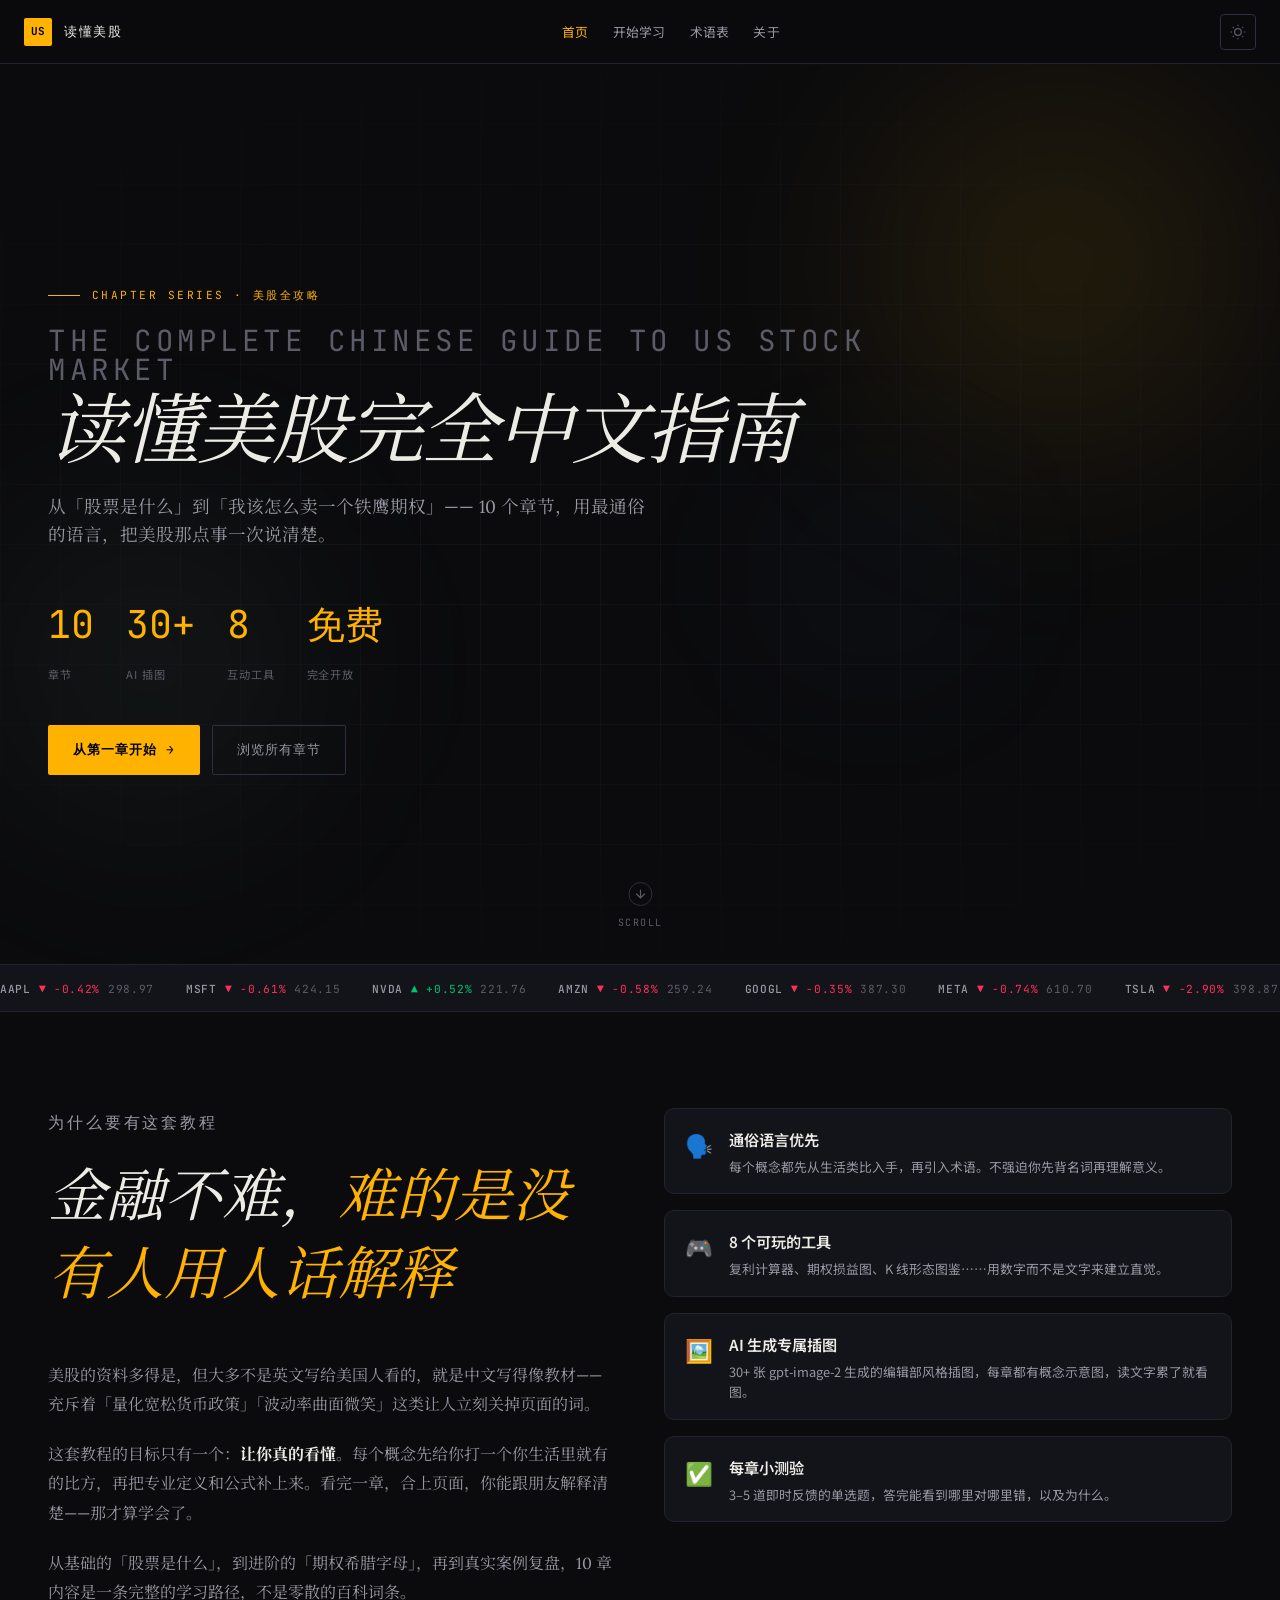
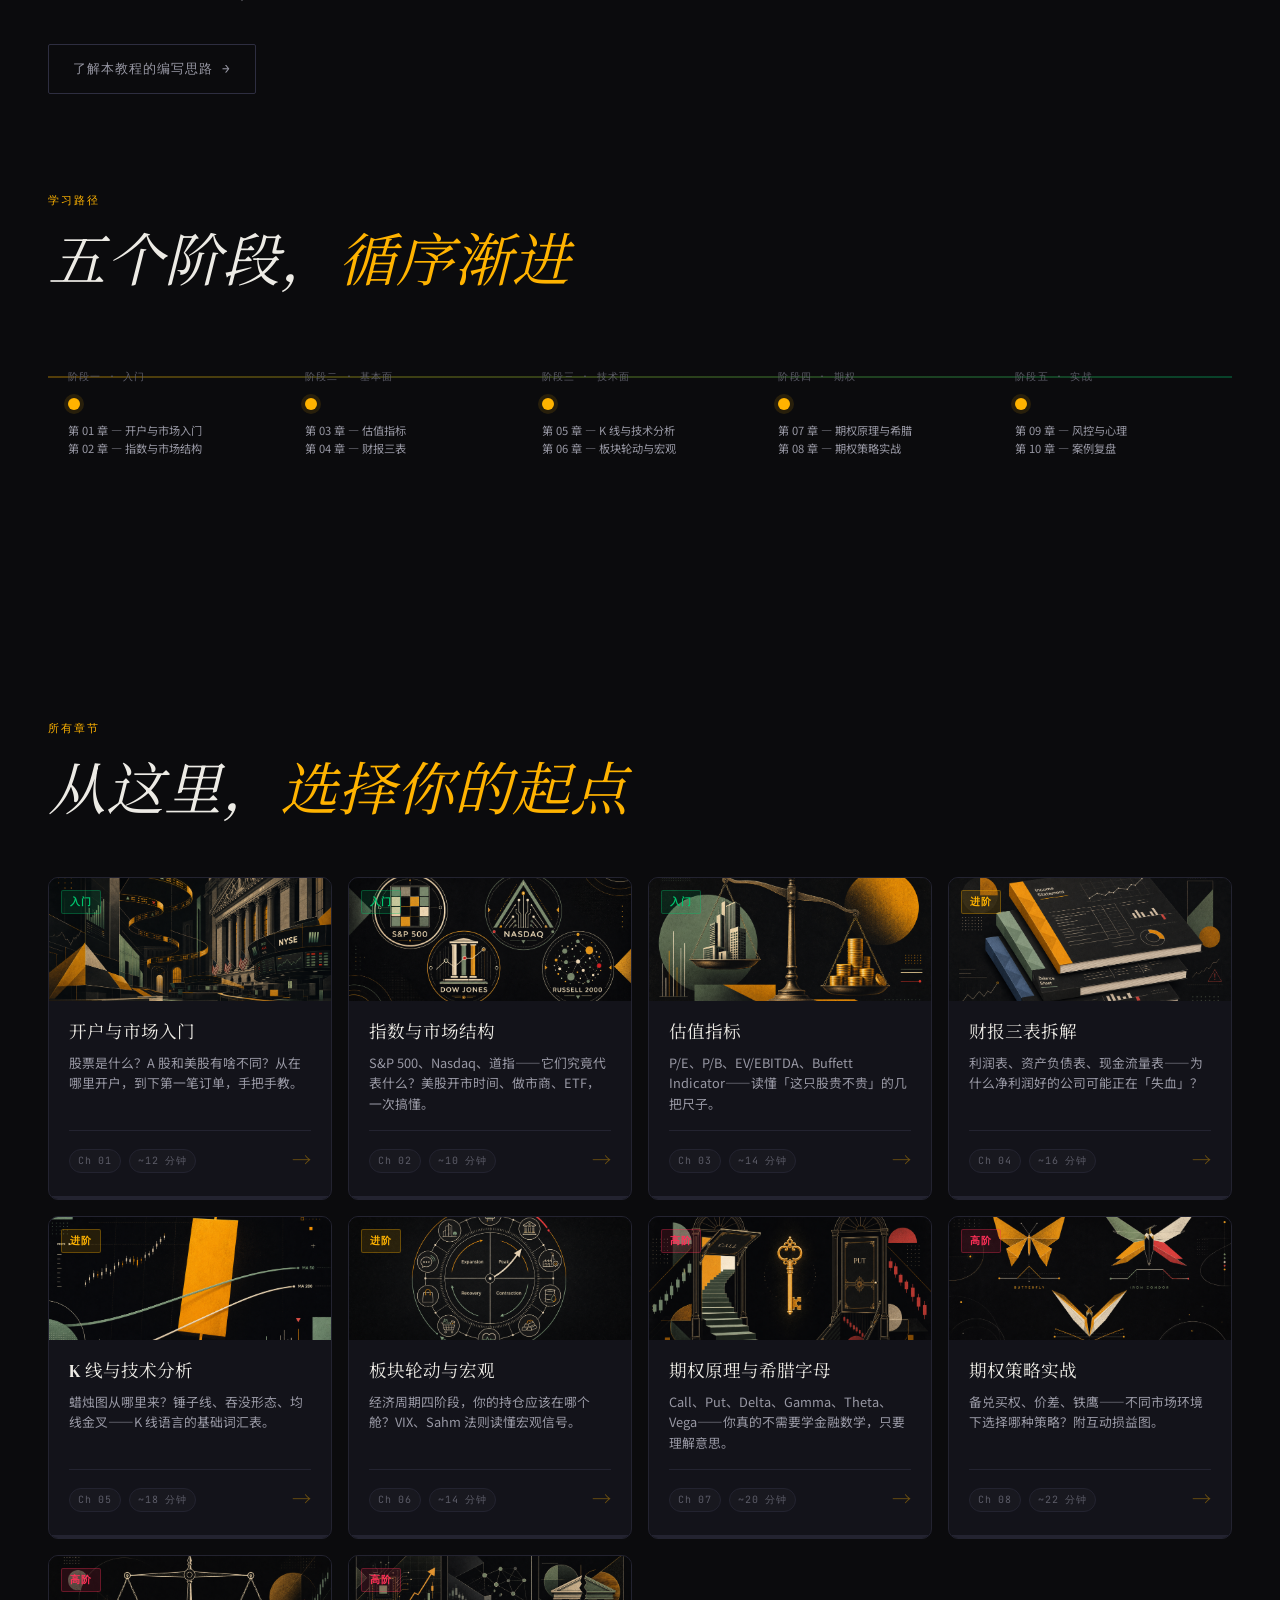
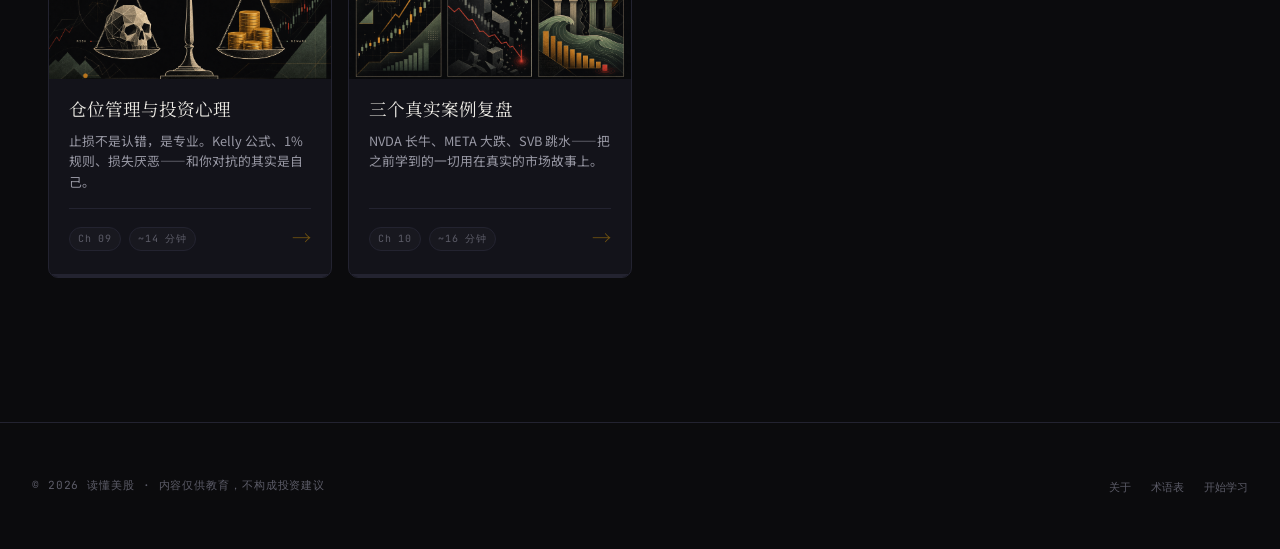
==== commit 771303f0: "更新全站数据至 2026-05-19 实际市场数值 - Ticker bar：12 只标的价格全部更新（AAPL $299、NVDA $222、TSLA $399 等），加数据时间戳标注 - Ch01" ====
--- a/index.html
+++ b/index.html
@@ -442,31 +442,32 @@
   <div class="ticker-bar">
     <div class="ticker-inner">
       <!-- First set -->
-      <span class="ticker-item"><span class="sym">AAPL</span> <span class="up">▲ +1.24%</span> 189.42</span>
-      <span class="ticker-item"><span class="sym">MSFT</span> <span class="up">▲ +0.87%</span> 415.30</span>
-      <span class="ticker-item"><span class="sym">NVDA</span> <span class="up">▲ +2.41%</span> 875.10</span>
-      <span class="ticker-item"><span class="sym">AMZN</span> <span class="down">▼ -0.33%</span> 178.25</span>
-      <span class="ticker-item"><span class="sym">GOOGL</span> <span class="up">▲ +0.65%</span> 168.50</span>
-      <span class="ticker-item"><span class="sym">META</span> <span class="up">▲ +1.10%</span> 502.30</span>
-      <span class="ticker-item"><span class="sym">TSLA</span> <span class="down">▼ -1.82%</span> 182.60</span>
-      <span class="ticker-item"><span class="sym">BRK.B</span> <span class="up">▲ +0.20%</span> 412.00</span>
-      <span class="ticker-item"><span class="sym">JPM</span> <span class="up">▲ +0.45%</span> 196.80</span>
-      <span class="ticker-item"><span class="sym">SPY</span> <span class="up">▲ +0.55%</span> 519.40</span>
-      <span class="ticker-item"><span class="sym">QQQ</span> <span class="up">▲ +0.72%</span> 440.10</span>
-      <span class="ticker-item"><span class="sym">VIX</span> <span class="down">▼ -3.10%</span> 14.82</span>
+      <span class="ticker-item"><span class="sym">AAPL</span> <span class="down">▼ -0.42%</span> 298.97</span>
+      <span class="ticker-item"><span class="sym">MSFT</span> <span class="down">▼ -0.61%</span> 424.15</span>
+      <span class="ticker-item"><span class="sym">NVDA</span> <span class="up">▲ +0.52%</span> 221.76</span>
+      <span class="ticker-item"><span class="sym">AMZN</span> <span class="down">▼ -0.58%</span> 259.24</span>
+      <span class="ticker-item"><span class="sym">GOOGL</span> <span class="down">▼ -0.35%</span> 387.30</span>
+      <span class="ticker-item"><span class="sym">META</span> <span class="down">▼ -0.74%</span> 610.70</span>
+      <span class="ticker-item"><span class="sym">TSLA</span> <span class="down">▼ -2.90%</span> 398.87</span>
+      <span class="ticker-item"><span class="sym">BRK.B</span> <span class="up">▲ +0.06%</span> 488.28</span>
+      <span class="ticker-item"><span class="sym">JPM</span> <span class="down">▼ -0.27%</span> 300.57</span>
+      <span class="ticker-item"><span class="sym">SPY</span> <span class="down">▼ -0.50%</span> 738.65</span>
+      <span class="ticker-item"><span class="sym">QQQ</span> <span class="down">▼ -0.32%</span> 700.11</span>
+      <span class="ticker-item"><span class="sym">VIX</span> <span class="up">▲ +1.91%</span> 18.16</span>
       <!-- Mirror (for seamless loop) -->
-      <span class="ticker-item"><span class="sym">AAPL</span> <span class="up">▲ +1.24%</span> 189.42</span>
-      <span class="ticker-item"><span class="sym">MSFT</span> <span class="up">▲ +0.87%</span> 415.30</span>
-      <span class="ticker-item"><span class="sym">NVDA</span> <span class="up">▲ +2.41%</span> 875.10</span>
-      <span class="ticker-item"><span class="sym">AMZN</span> <span class="down">▼ -0.33%</span> 178.25</span>
-      <span class="ticker-item"><span class="sym">GOOGL</span> <span class="up">▲ +0.65%</span> 168.50</span>
-      <span class="ticker-item"><span class="sym">META</span> <span class="up">▲ +1.10%</span> 502.30</span>
-      <span class="ticker-item"><span class="sym">TSLA</span> <span class="down">▼ -1.82%</span> 182.60</span>
-      <span class="ticker-item"><span class="sym">BRK.B</span> <span class="up">▲ +0.20%</span> 412.00</span>
-      <span class="ticker-item"><span class="sym">JPM</span> <span class="up">▲ +0.45%</span> 196.80</span>
-      <span class="ticker-item"><span class="sym">SPY</span> <span class="up">▲ +0.55%</span> 519.40</span>
-      <span class="ticker-item"><span class="sym">QQQ</span> <span class="up">▲ +0.72%</span> 440.10</span>
-      <span class="ticker-item"><span class="sym">VIX</span> <span class="down">▼ -3.10%</span> 14.82</span>
+      <span class="ticker-item"><span class="sym">AAPL</span> <span class="down">▼ -0.42%</span> 298.97</span>
+      <span class="ticker-item"><span class="sym">MSFT</span> <span class="down">▼ -0.61%</span> 424.15</span>
+      <span class="ticker-item"><span class="sym">NVDA</span> <span class="up">▲ +0.52%</span> 221.76</span>
+      <span class="ticker-item"><span class="sym">AMZN</span> <span class="down">▼ -0.58%</span> 259.24</span>
+      <span class="ticker-item"><span class="sym">GOOGL</span> <span class="down">▼ -0.35%</span> 387.30</span>
+      <span class="ticker-item"><span class="sym">META</span> <span class="down">▼ -0.74%</span> 610.70</span>
+      <span class="ticker-item"><span class="sym">TSLA</span> <span class="down">▼ -2.90%</span> 398.87</span>
+      <span class="ticker-item"><span class="sym">BRK.B</span> <span class="up">▲ +0.06%</span> 488.28</span>
+      <span class="ticker-item"><span class="sym">JPM</span> <span class="down">▼ -0.27%</span> 300.57</span>
+      <span class="ticker-item"><span class="sym">SPY</span> <span class="down">▼ -0.50%</span> 738.65</span>
+      <span class="ticker-item"><span class="sym">QQQ</span> <span class="down">▼ -0.32%</span> 700.11</span>
+      <span class="ticker-item"><span class="sym">VIX</span> <span class="up">▲ +1.91%</span> 18.16</span>
+      <span class="ticker-item" style="font-family:var(--font-mono);font-size:var(--ts-xs);color:var(--ink-muted);letter-spacing:0.08em;">示例数据 · 2026-05-19</span>
     </div>
   </div>
 
